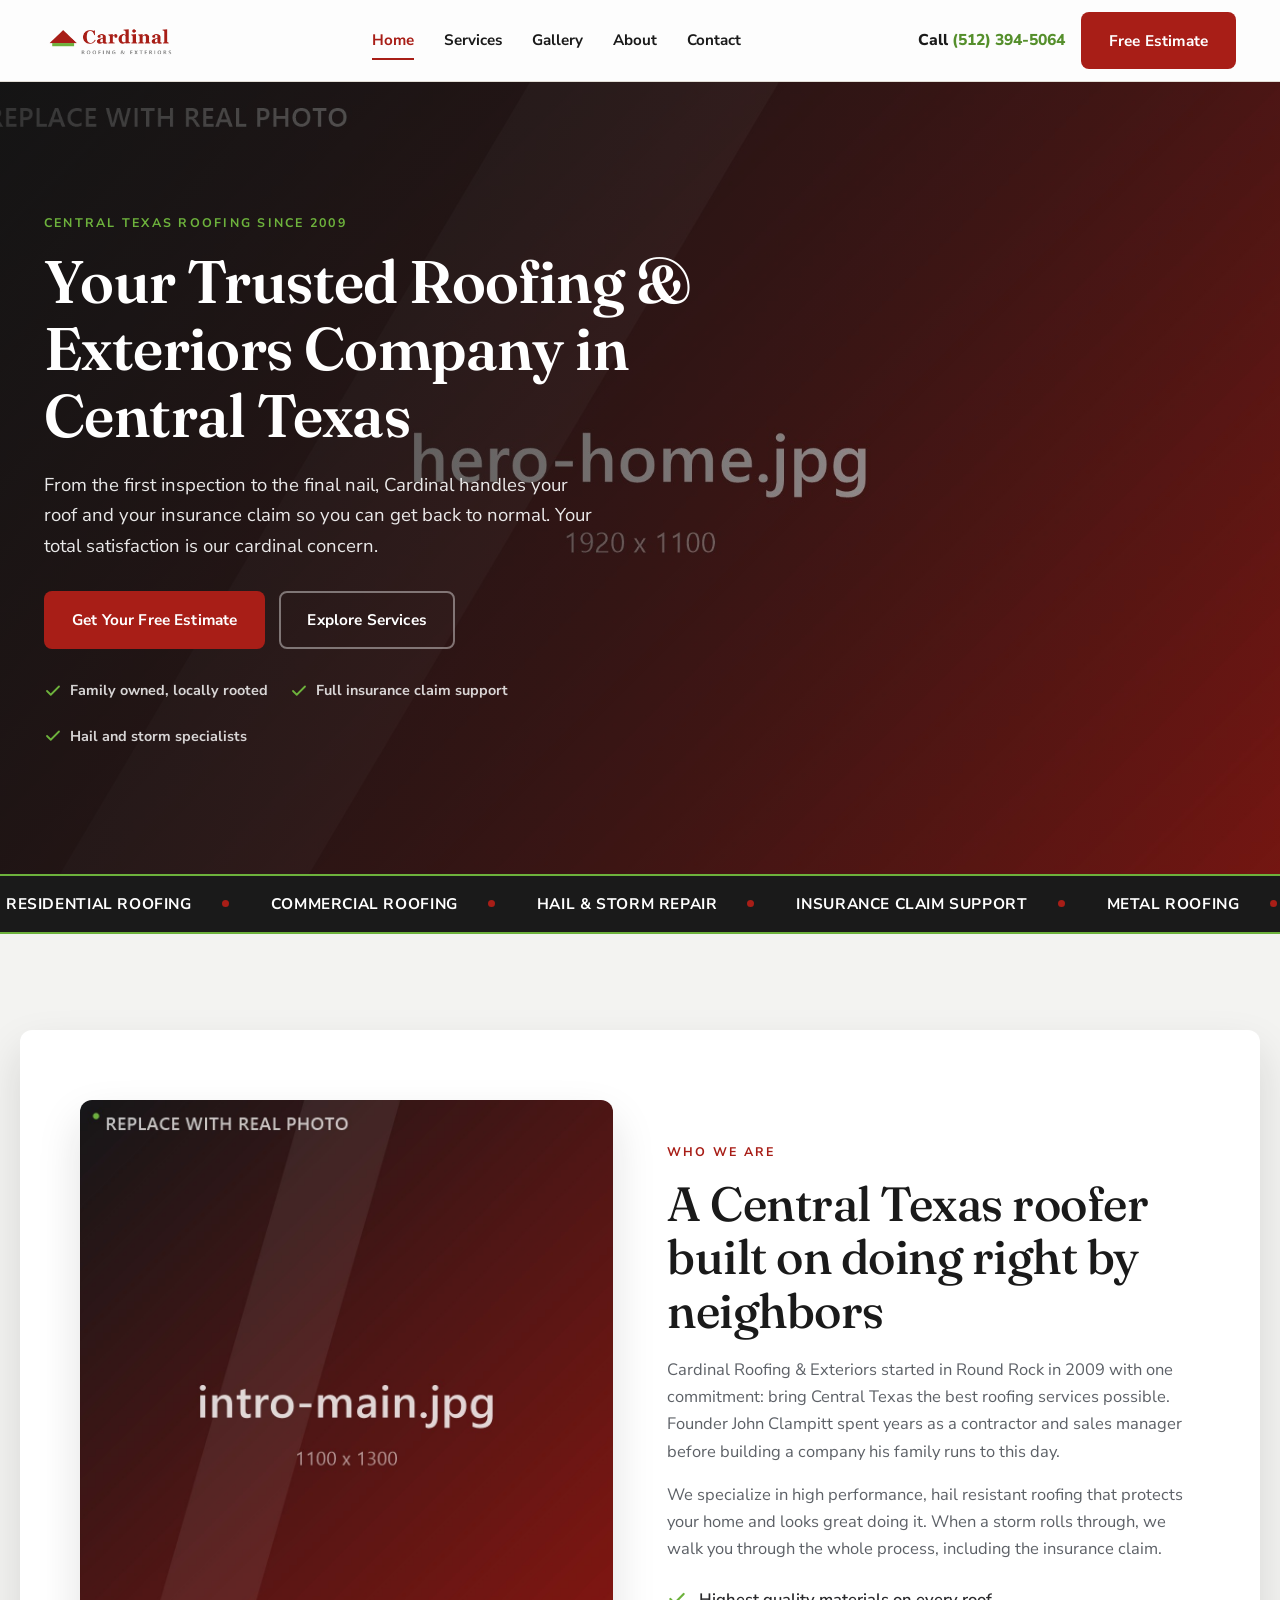
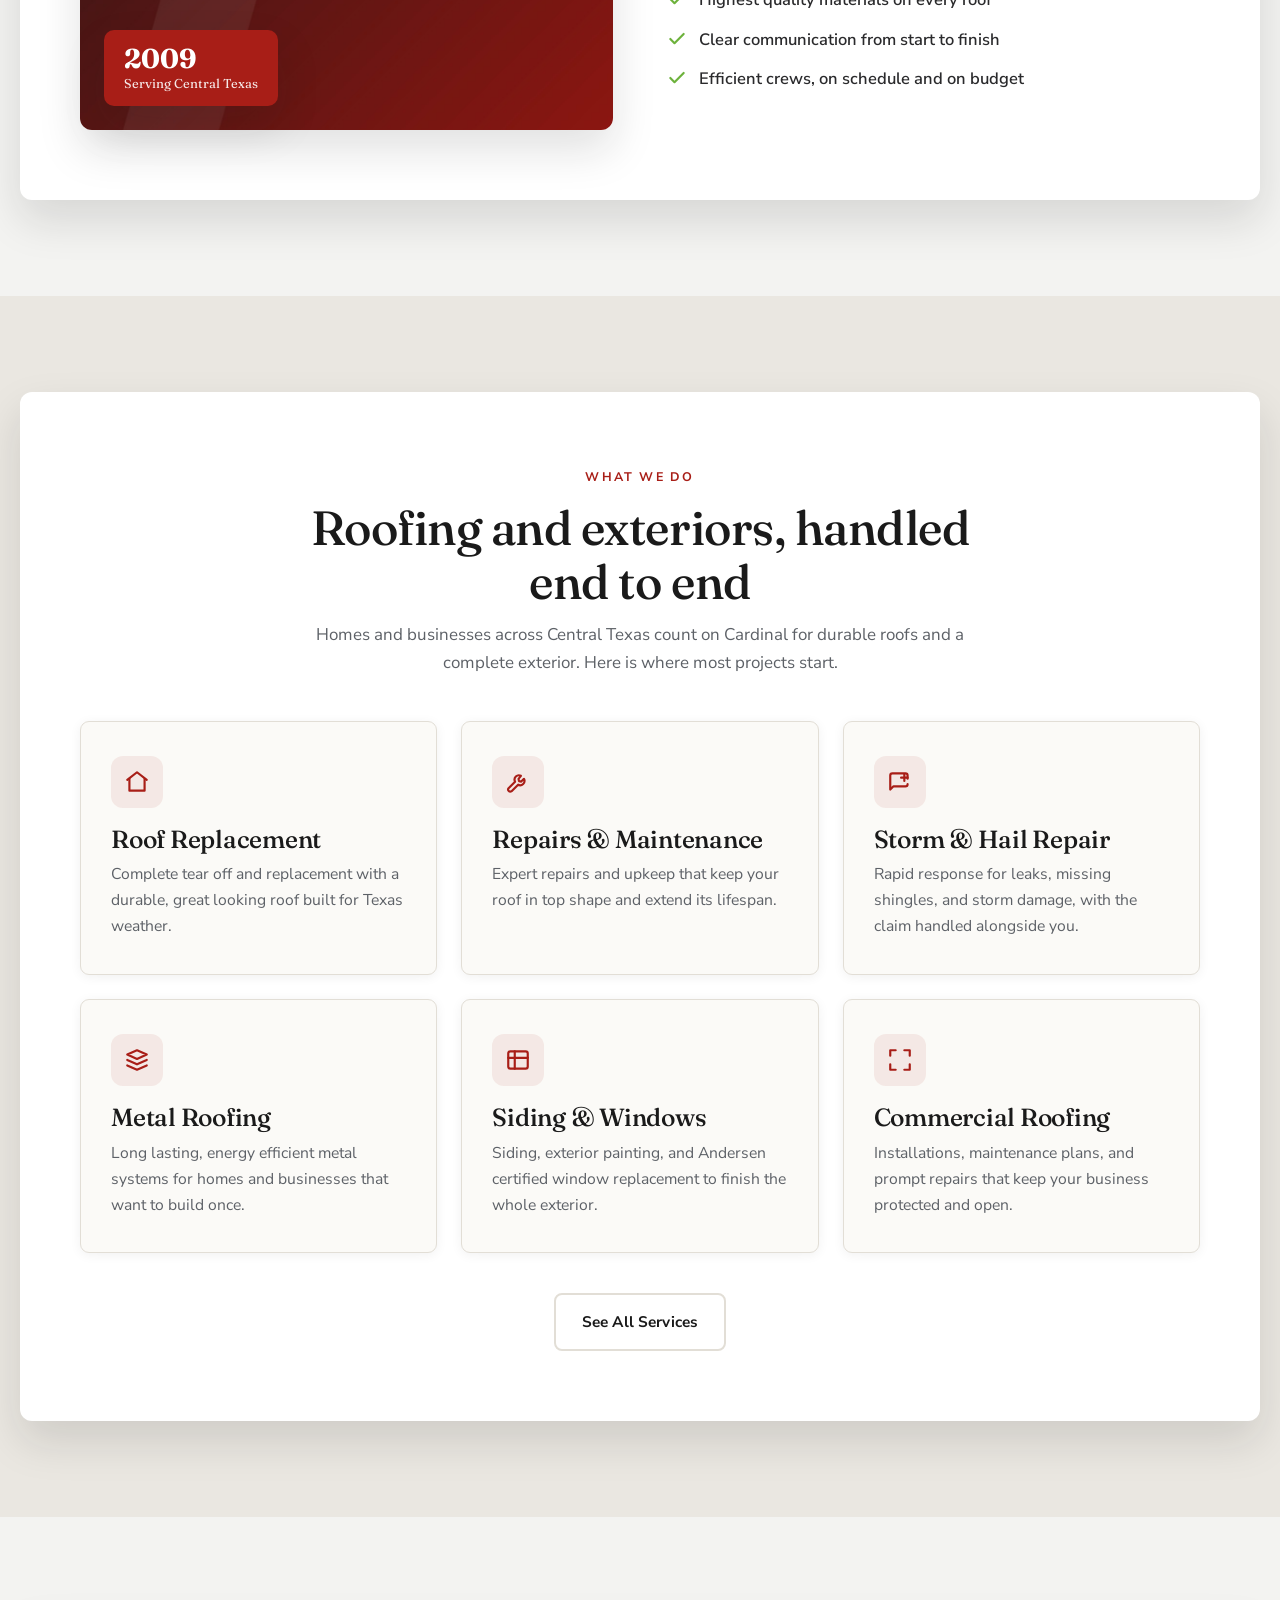
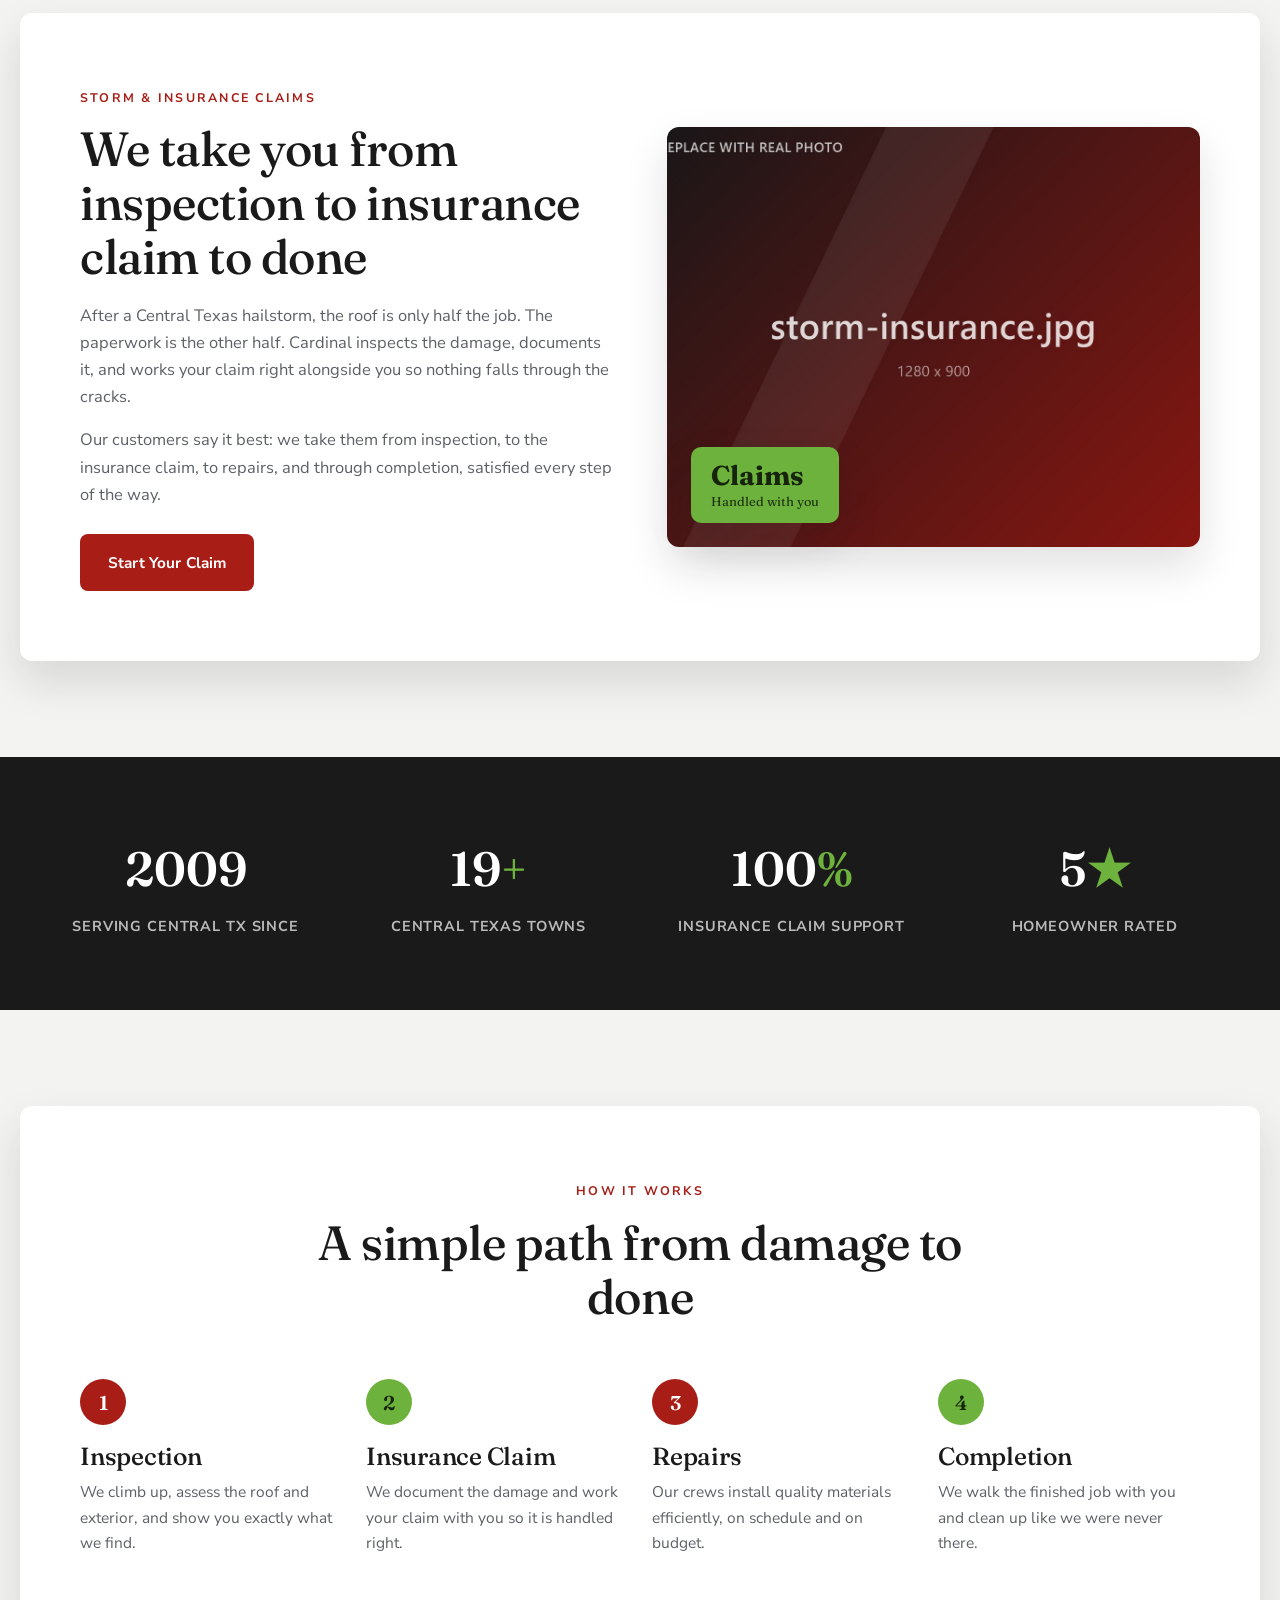
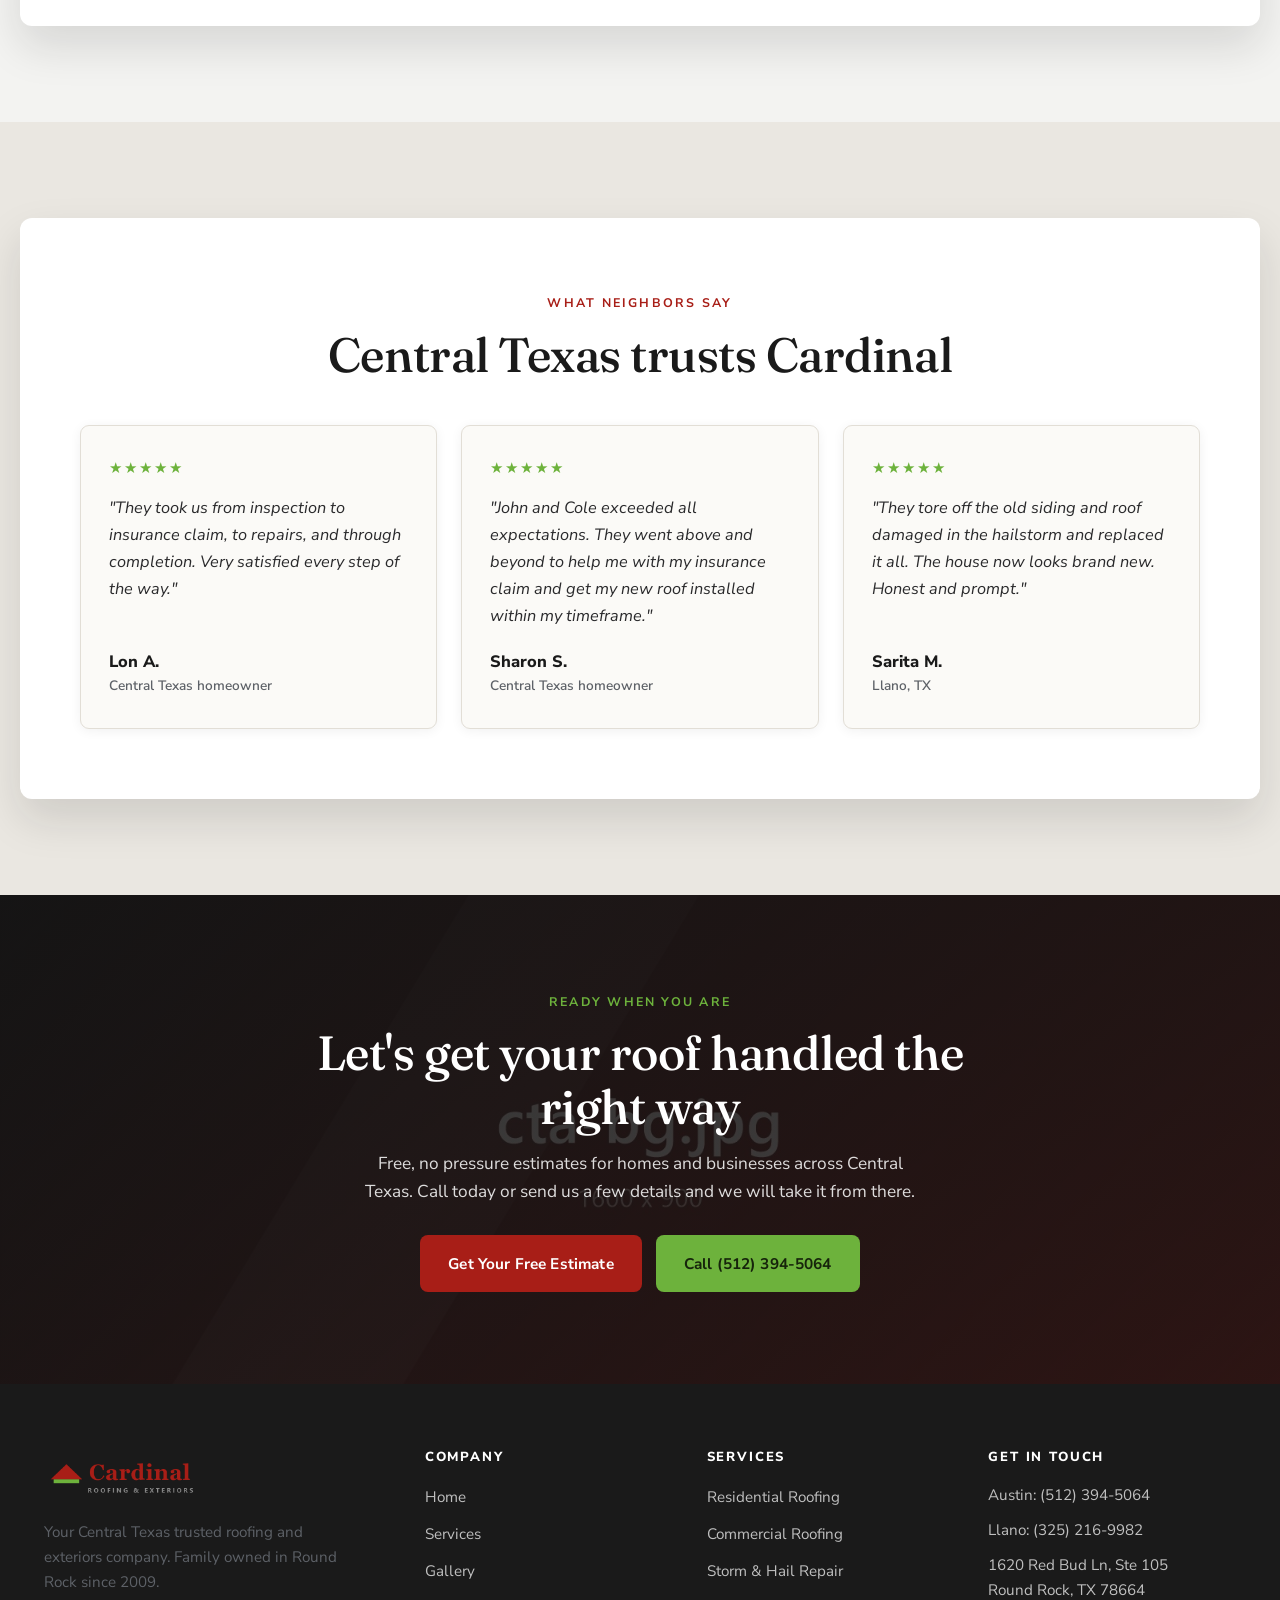
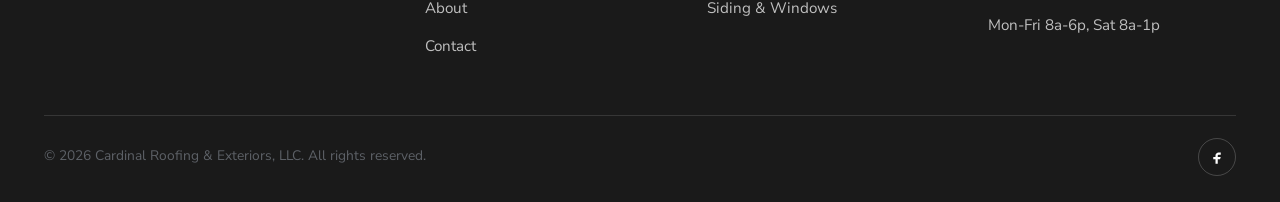
==== index.html @ 5d668642 "Cardinal Roofing & Exteriors demo site (OTM build, placeholder assets) Co-Authored-By: Claude Opus 4" ====
<!DOCTYPE html>
<html lang="en">
<head>
  <meta charset="UTF-8" />
  <meta name="viewport" content="width=device-width, initial-scale=1.0" />
  <title>Cardinal Roofing &amp; Exteriors | Trusted Roofers in Central Texas</title>
  <meta name="description" content="Cardinal Roofing & Exteriors is a Round Rock roofing company serving Central Texas since 2009. Residential and commercial roofing, storm and hail repair, and full insurance claim support." />
  <link rel="canonical" href="https://www.cardinalroofs.com/" />
  <meta property="og:type" content="website" />
  <meta property="og:title" content="Cardinal Roofing & Exteriors | Trusted Roofers in Central Texas" />
  <meta property="og:description" content="Residential and commercial roofing, storm and hail repair, and full insurance claim support across Central Texas since 2009." />
  <meta property="og:image" content="assets/og-image.jpg" />
  <link rel="icon" type="image/png" href="assets/favicon.png" />
  <link rel="preconnect" href="https://fonts.googleapis.com" />
  <link rel="preconnect" href="https://fonts.gstatic.com" crossorigin />
  <link href="https://fonts.googleapis.com/css2?family=Fraunces:opsz,wght@9..144,400;9..144,500;9..144,600&family=Nunito+Sans:wght@400;600;700;800&display=swap" rel="stylesheet" />
  <link rel="stylesheet" href="styles.css" />
  <script type="application/ld+json">
  {
    "@context": "https://schema.org",
    "@type": "RoofingContractor",
    "name": "Cardinal Roofing & Exteriors, LLC",
    "image": "https://www.cardinalroofs.com/assets/og-image.jpg",
    "url": "https://www.cardinalroofs.com/",
    "telephone": "+1-512-394-5064",
    "priceRange": "$$",
    "foundingDate": "2009",
    "slogan": "Your Total Satisfaction is Our Cardinal Concern!",
    "address": {
      "@type": "PostalAddress",
      "streetAddress": "1620 Red Bud Ln, Ste 105",
      "addressLocality": "Round Rock",
      "addressRegion": "TX",
      "postalCode": "78664",
      "addressCountry": "US"
    },
    "areaServed": "Central Texas",
    "openingHours": ["Mo-Fr 08:00-18:00", "Sa 08:00-13:00"],
    "sameAs": ["https://www.facebook.com/cardinalroofs/"]
  }
  </script>
</head>
<body data-page="home">

  <!-- NAV -->
  <header class="nav" id="nav">
    <div class="nav-inner">
      <a href="index.html" class="brand" aria-label="Cardinal Roofing and Exteriors home">
        <img src="assets/logo.png" alt="Cardinal Roofing & Exteriors" />
      </a>
      <nav class="nav-links" aria-label="Primary">
        <a href="index.html" data-nav="home">Home</a>
        <a href="services.html" data-nav="services">Services</a>
        <a href="gallery.html" data-nav="gallery">Gallery</a>
        <a href="about.html" data-nav="about">About</a>
        <a href="contact.html" data-nav="contact">Contact</a>
      </nav>
      <div class="nav-cta">
        <span class="nav-phone">Call <span>(512) 394-5064</span></span>
        <a href="contact.html" class="btn btn-primary">Free Estimate</a>
      </div>
      <button class="hamburger" aria-label="Menu" aria-expanded="false"><span></span><span></span><span></span></button>
    </div>
  </header>

  <!-- HERO -->
  <section class="hero" style="background-image:url('assets/hero-home.jpg')">
    <div class="container">
      <div class="hero-content">
        <span class="eyebrow">Central Texas Roofing Since 2009</span>
        <h1>Your Trusted Roofing &amp; Exteriors Company in Central Texas</h1>
        <p>From the first inspection to the final nail, Cardinal handles your roof and your insurance claim so you can get back to normal. Your total satisfaction is our cardinal concern.</p>
        <div class="hero-actions">
          <a href="contact.html" class="btn btn-primary">Get Your Free Estimate</a>
          <a href="services.html" class="btn btn-ghost-light">Explore Services</a>
        </div>
        <div class="hero-trust">
          <span><svg width="18" height="18" viewBox="0 0 24 24" fill="none" stroke="currentColor" stroke-width="2.4" stroke-linecap="round" stroke-linejoin="round"><path d="M20 6 9 17l-5-5"/></svg> Family owned, locally rooted</span>
          <span><svg width="18" height="18" viewBox="0 0 24 24" fill="none" stroke="currentColor" stroke-width="2.4" stroke-linecap="round" stroke-linejoin="round"><path d="M20 6 9 17l-5-5"/></svg> Full insurance claim support</span>
          <span><svg width="18" height="18" viewBox="0 0 24 24" fill="none" stroke="currentColor" stroke-width="2.4" stroke-linecap="round" stroke-linejoin="round"><path d="M20 6 9 17l-5-5"/></svg> Hail and storm specialists</span>
        </div>
      </div>
    </div>
  </section>

  <!-- MARQUEE -->
  <div class="marquee" aria-hidden="true">
    <div class="marquee-track">
      <span class="marquee-item">Residential Roofing</span>
      <span class="marquee-item">Commercial Roofing</span>
      <span class="marquee-item">Hail &amp; Storm Repair</span>
      <span class="marquee-item">Insurance Claim Support</span>
      <span class="marquee-item">Metal Roofing</span>
      <span class="marquee-item">Siding &amp; Windows</span>
      <span class="marquee-item">Serving Central Texas</span>
      <span class="marquee-item">Residential Roofing</span>
      <span class="marquee-item">Commercial Roofing</span>
      <span class="marquee-item">Hail &amp; Storm Repair</span>
      <span class="marquee-item">Insurance Claim Support</span>
      <span class="marquee-item">Metal Roofing</span>
      <span class="marquee-item">Siding &amp; Windows</span>
      <span class="marquee-item">Serving Central Texas</span>
    </div>
  </div>

  <!-- INTRO -->
  <section class="section card-section">
    <div class="container">
      <div class="split reveal">
        <div class="split-media">
          <img src="assets/intro-main.jpg" alt="Cardinal Roofing crew installing a new residential roof" />
          <div class="media-badge"><strong>2009</strong><span>Serving Central Texas</span></div>
        </div>
        <div class="split-body">
          <span class="eyebrow">Who We Are</span>
          <h2>A Central Texas roofer built on doing right by neighbors</h2>
          <p>Cardinal Roofing &amp; Exteriors started in Round Rock in 2009 with one commitment: bring Central Texas the best roofing services possible. Founder John Clampitt spent years as a contractor and sales manager before building a company his family runs to this day.</p>
          <p>We specialize in high performance, hail resistant roofing that protects your home and looks great doing it. When a storm rolls through, we walk you through the whole process, including the insurance claim.</p>
          <ul class="checklist">
            <li><svg width="20" height="20" viewBox="0 0 24 24" fill="none" stroke="currentColor" stroke-width="2.6" stroke-linecap="round" stroke-linejoin="round"><path d="M20 6 9 17l-5-5"/></svg> Highest quality materials on every roof</li>
            <li><svg width="20" height="20" viewBox="0 0 24 24" fill="none" stroke="currentColor" stroke-width="2.6" stroke-linecap="round" stroke-linejoin="round"><path d="M20 6 9 17l-5-5"/></svg> Clear communication from start to finish</li>
            <li><svg width="20" height="20" viewBox="0 0 24 24" fill="none" stroke="currentColor" stroke-width="2.6" stroke-linecap="round" stroke-linejoin="round"><path d="M20 6 9 17l-5-5"/></svg> Efficient crews, on schedule and on budget</li>
          </ul>
        </div>
      </div>
    </div>
  </section>

  <!-- SERVICES PREVIEW -->
  <section class="section section-soft card-section">
    <div class="container">
      <div class="section-head center reveal">
        <span class="eyebrow">What We Do</span>
        <h2>Roofing and exteriors, handled end to end</h2>
        <p>Homes and businesses across Central Texas count on Cardinal for durable roofs and a complete exterior. Here is where most projects start.</p>
      </div>
      <div class="grid grid-3">
        <article class="tile reveal">
          <div class="tile-icon"><svg width="26" height="26" viewBox="0 0 24 24" fill="none" stroke="currentColor" stroke-width="2" stroke-linecap="round" stroke-linejoin="round"><path d="m3 10 9-7 9 7"/><path d="M5 9v11h14V9"/></svg></div>
          <h3>Roof Replacement</h3>
          <p>Complete tear off and replacement with a durable, great looking roof built for Texas weather.</p>
        </article>
        <article class="tile reveal">
          <div class="tile-icon"><svg width="26" height="26" viewBox="0 0 24 24" fill="none" stroke="currentColor" stroke-width="2" stroke-linecap="round" stroke-linejoin="round"><path d="M14.7 6.3a4 4 0 0 0-5.4 5.4l-6 6a2 2 0 0 0 2.8 2.8l6-6a4 4 0 0 0 5.4-5.4l-2.5 2.5-2.1-.4-.4-2.1z"/></svg></div>
          <h3>Repairs &amp; Maintenance</h3>
          <p>Expert repairs and upkeep that keep your roof in top shape and extend its lifespan.</p>
        </article>
        <article class="tile reveal">
          <div class="tile-icon"><svg width="26" height="26" viewBox="0 0 24 24" fill="none" stroke="currentColor" stroke-width="2" stroke-linecap="round" stroke-linejoin="round"><path d="M19 9V6a2 2 0 0 0-2-2H5a2 2 0 0 0-2 2v13l3-3h11a2 2 0 0 0 2-2"/><path d="M13 8h6"/><path d="M16 5v6"/></svg></div>
          <h3>Storm &amp; Hail Repair</h3>
          <p>Rapid response for leaks, missing shingles, and storm damage, with the claim handled alongside you.</p>
        </article>
        <article class="tile reveal">
          <div class="tile-icon"><svg width="26" height="26" viewBox="0 0 24 24" fill="none" stroke="currentColor" stroke-width="2" stroke-linecap="round" stroke-linejoin="round"><path d="m3 7 9-4 9 4-9 4-9-4z"/><path d="m3 12 9 4 9-4"/><path d="m3 17 9 4 9-4"/></svg></div>
          <h3>Metal Roofing</h3>
          <p>Long lasting, energy efficient metal systems for homes and businesses that want to build once.</p>
        </article>
        <article class="tile reveal">
          <div class="tile-icon"><svg width="26" height="26" viewBox="0 0 24 24" fill="none" stroke="currentColor" stroke-width="2" stroke-linecap="round" stroke-linejoin="round"><rect x="3" y="4" width="18" height="16" rx="2"/><path d="M3 10h18M9 4v16"/></svg></div>
          <h3>Siding &amp; Windows</h3>
          <p>Siding, exterior painting, and Andersen certified window replacement to finish the whole exterior.</p>
        </article>
        <article class="tile reveal">
          <div class="tile-icon"><svg width="26" height="26" viewBox="0 0 24 24" fill="none" stroke="currentColor" stroke-width="2" stroke-linecap="round" stroke-linejoin="round"><path d="M16 3h5v5"/><path d="M8 3H3v5"/><path d="M3 16v5h5"/><path d="M16 21h5v-5"/></svg></div>
          <h3>Commercial Roofing</h3>
          <p>Installations, maintenance plans, and prompt repairs that keep your business protected and open.</p>
        </article>
      </div>
      <div class="section-head center" style="margin: 40px auto 0;">
        <a href="services.html" class="btn btn-outline">See All Services</a>
      </div>
    </div>
  </section>

  <!-- STORM / INSURANCE FEATURE -->
  <section class="section card-section">
    <div class="container">
      <div class="split reverse reveal">
        <div class="split-media">
          <img src="assets/storm-insurance.jpg" alt="Roof with hail damage being inspected for an insurance claim" />
          <div class="media-badge" style="background:var(--green);color:#16240b;"><strong>Claims</strong><span>Handled with you</span></div>
        </div>
        <div class="split-body">
          <span class="eyebrow">Storm &amp; Insurance Claims</span>
          <h2>We take you from inspection to insurance claim to done</h2>
          <p>After a Central Texas hailstorm, the roof is only half the job. The paperwork is the other half. Cardinal inspects the damage, documents it, and works your claim right alongside you so nothing falls through the cracks.</p>
          <p>Our customers say it best: we take them from inspection, to the insurance claim, to repairs, and through completion, satisfied every step of the way.</p>
          <div class="hero-actions" style="margin-top:26px;">
            <a href="contact.html" class="btn btn-primary">Start Your Claim</a>
          </div>
        </div>
      </div>
    </div>
  </section>

  <!-- STATS -->
  <section class="stats">
    <div class="container">
      <div class="grid grid-4">
        <div class="stat reveal"><strong>2009</strong><span>Serving Central TX Since</span></div>
        <div class="stat reveal"><strong>19<em>+</em></strong><span>Central Texas Towns</span></div>
        <div class="stat reveal"><strong>100<em>%</em></strong><span>Insurance Claim Support</span></div>
        <div class="stat reveal"><strong>5<em>&#9733;</em></strong><span>Homeowner Rated</span></div>
      </div>
    </div>
  </section>

  <!-- PROCESS -->
  <section class="section card-section">
    <div class="container">
      <div class="section-head center reveal">
        <span class="eyebrow">How It Works</span>
        <h2>A simple path from damage to done</h2>
      </div>
      <div class="grid grid-4 steps">
        <div class="step reveal"><div class="step-num">1</div><h3>Inspection</h3><p>We climb up, assess the roof and exterior, and show you exactly what we find.</p></div>
        <div class="step reveal"><div class="step-num">2</div><h3>Insurance Claim</h3><p>We document the damage and work your claim with you so it is handled right.</p></div>
        <div class="step reveal"><div class="step-num">3</div><h3>Repairs</h3><p>Our crews install quality materials efficiently, on schedule and on budget.</p></div>
        <div class="step reveal"><div class="step-num">4</div><h3>Completion</h3><p>We walk the finished job with you and clean up like we were never there.</p></div>
      </div>
    </div>
  </section>

  <!-- TESTIMONIALS -->
  <section class="section section-soft card-section">
    <div class="container">
      <div class="section-head center reveal">
        <span class="eyebrow">What Neighbors Say</span>
        <h2>Central Texas trusts Cardinal</h2>
      </div>
      <div class="grid grid-3">
        <figure class="quote reveal">
          <div class="stars">&#9733;&#9733;&#9733;&#9733;&#9733;</div>
          <p>"They took us from inspection to insurance claim, to repairs, and through completion. Very satisfied every step of the way."</p>
          <figcaption class="who">Lon A.<span>Central Texas homeowner</span></figcaption>
        </figure>
        <figure class="quote reveal">
          <div class="stars">&#9733;&#9733;&#9733;&#9733;&#9733;</div>
          <p>"John and Cole exceeded all expectations. They went above and beyond to help me with my insurance claim and get my new roof installed within my timeframe."</p>
          <figcaption class="who">Sharon S.<span>Central Texas homeowner</span></figcaption>
        </figure>
        <figure class="quote reveal">
          <div class="stars">&#9733;&#9733;&#9733;&#9733;&#9733;</div>
          <p>"They tore off the old siding and roof damaged in the hailstorm and replaced it all. The house now looks brand new. Honest and prompt."</p>
          <figcaption class="who">Sarita M.<span>Llano, TX</span></figcaption>
        </figure>
      </div>
    </div>
  </section>

  <!-- CTA -->
  <section class="cta-strip" style="background-image:url('assets/cta-bg.jpg')">
    <div class="container">
      <span class="eyebrow on-dark">Ready When You Are</span>
      <h2>Let's get your roof handled the right way</h2>
      <p>Free, no pressure estimates for homes and businesses across Central Texas. Call today or send us a few details and we will take it from there.</p>
      <div class="cta-actions">
        <a href="contact.html" class="btn btn-primary">Get Your Free Estimate</a>
        <a href="tel:+15123945064" class="btn btn-green">Call (512) 394-5064</a>
      </div>
    </div>
  </section>

  <!-- FOOTER -->
  <footer class="footer">
    <div class="container">
      <div class="footer-grid">
        <div class="footer-brand">
          <img src="assets/logo.png" alt="Cardinal Roofing & Exteriors" />
          <p>Your Central Texas trusted roofing and exteriors company. Family owned in Round Rock since 2009.</p>
        </div>
        <div>
          <h4>Company</h4>
          <ul>
            <li><a href="index.html">Home</a></li>
            <li><a href="services.html">Services</a></li>
            <li><a href="gallery.html">Gallery</a></li>
            <li><a href="about.html">About</a></li>
            <li><a href="contact.html">Contact</a></li>
          </ul>
        </div>
        <div>
          <h4>Services</h4>
          <ul>
            <li><a href="services.html">Residential Roofing</a></li>
            <li><a href="services.html">Commercial Roofing</a></li>
            <li><a href="services.html">Storm &amp; Hail Repair</a></li>
            <li><a href="services.html">Siding &amp; Windows</a></li>
          </ul>
        </div>
        <div>
          <h4>Get In Touch</h4>
          <address>
            <p><a href="tel:+15123945064">Austin: (512) 394-5064</a></p>
            <p><a href="tel:+13252169982">Llano: (325) 216-9982</a></p>
            <p>1620 Red Bud Ln, Ste 105<br />Round Rock, TX 78664</p>
            <p>Mon-Fri 8a-6p, Sat 8a-1p</p>
          </address>
        </div>
      </div>
      <div class="footer-bottom">
        <p>&copy; 2026 Cardinal Roofing &amp; Exteriors, LLC. All rights reserved.</p>
        <div class="socials">
          <a href="https://www.facebook.com/cardinalroofs/" aria-label="Facebook" target="_blank" rel="noopener"><svg width="18" height="18" viewBox="0 0 24 24" fill="currentColor"><path d="M14 9h3V6h-3c-2.2 0-4 1.8-4 4v2H7v3h3v6h3v-6h3l1-3h-4v-2c0-.6.4-1 1-1z"/></svg></a>
        </div>
      </div>
    </div>
  </footer>

  <script src="script.js"></script>
</body>
</html>
---- styles.css ----
/* ==========================================================================
   Cardinal Roofing & Exteriors, LLC
   OTM Web Design build. Light/warm variant, brand palette (cardinal red +
   leaf green + black). Single stylesheet, vanilla CSS.
   ========================================================================== */

:root {
  /* Brand */
  --red: #a81e17;
  --red-deep: #8c1611;
  --green: #6db23c;
  --green-deep: #558f2c;

  /* Neutrals */
  --ink: #1a1a1a;          /* near-black anchor (hero, footer, CTA, stats) */
  --ink-soft: #24262a;
  --bg: #f3f3f1;           /* page background */
  --bg-soft: #eae7e1;      /* alternating section tone */
  --card: #ffffff;         /* section card */
  --sub: #fbfaf7;          /* sub-card (ivory) */
  --text: #2a2a2c;
  --muted: #5d6167;
  --line: #e2ded6;

  /* Effects */
  --shadow-soft: 0 2px 12px rgba(20, 20, 20, 0.06);
  --shadow-lift: 0 20px 44px rgba(20, 20, 20, 0.13);
  --radius: 12px;
  --radius-sm: 9px;
  --container: 1240px;
  --ease: cubic-bezier(0.22, 0.61, 0.36, 1);
}

/* ----------------------------------------------------------------- Reset */
*, *::before, *::after { box-sizing: border-box; }
* { margin: 0; padding: 0; }
html { scroll-behavior: smooth; -webkit-text-size-adjust: 100%; }
body {
  font-family: "Nunito Sans", -apple-system, BlinkMacSystemFont, sans-serif;
  font-size: 16.5px;
  line-height: 1.65;
  color: var(--text);
  background: var(--bg);
  overflow-x: hidden;
}
img { max-width: 100%; display: block; }
a { color: inherit; text-decoration: none; }
ul { list-style: none; }

/* --------------------------------------------------------------- Typography */
h1, h2, h3, h4 {
  font-family: "Fraunces", Georgia, serif;
  font-weight: 500;
  line-height: 1.12;
  color: var(--ink);
  letter-spacing: -0.01em;
}
h1 { font-size: clamp(2.2rem, 5vw, 3.75rem); font-weight: 600; }
h2 { font-size: clamp(1.9rem, 3.8vw, 3rem); }
h3 { font-size: clamp(1.25rem, 2vw, 1.55rem); }
p { color: var(--muted); }

.eyebrow {
  display: inline-block;
  font-family: "Nunito Sans", sans-serif;
  font-size: 0.78rem;
  font-weight: 700;
  text-transform: uppercase;
  letter-spacing: 0.18em;
  color: var(--red);
  margin-bottom: 14px;
}
.eyebrow.on-dark { color: var(--green); }

/* ------------------------------------------------------------ Layout helpers */
.container { width: 100%; max-width: var(--container); margin: 0 auto; padding: 0 24px; }

.section { padding: 96px 0; }
.section.tight { padding: 72px 0; }
.section-soft { background: var(--bg-soft); }

/* Section card pattern: content sits in a rounded card on the page bg */
.card-section .container {
  background: var(--card);
  border-radius: var(--radius);
  box-shadow: var(--shadow-lift);
  padding: 70px 60px;
}

.section-head { max-width: 720px; margin-bottom: 44px; }
.section-head.center { margin-left: auto; margin-right: auto; text-align: center; }
.section-head p { margin-top: 12px; font-size: 1.06rem; }

/* --------------------------------------------------------------- Buttons */
.btn {
  display: inline-flex;
  align-items: center;
  gap: 9px;
  font-family: "Nunito Sans", sans-serif;
  font-weight: 700;
  font-size: 0.96rem;
  letter-spacing: 0.01em;
  padding: 14px 26px;
  border-radius: 8px;
  border: 2px solid transparent;
  cursor: pointer;
  transition: transform 0.25s var(--ease), box-shadow 0.25s var(--ease),
              background 0.25s var(--ease), color 0.25s var(--ease);
}
.btn-primary { background: var(--red); color: #fff; }
.btn-primary:hover { background: var(--red-deep); transform: translateY(-3px); box-shadow: 0 14px 28px rgba(168, 30, 23, 0.32); }
.btn-green { background: var(--green); color: #16240b; }
.btn-green:hover { background: var(--green-deep); color: #fff; transform: translateY(-3px); box-shadow: 0 14px 28px rgba(109, 178, 60, 0.32); }
.btn-outline { background: transparent; color: var(--ink); border-color: var(--line); }
.btn-outline:hover { border-color: var(--red); color: var(--red); transform: translateY(-3px); }
.btn-ghost-light { background: transparent; color: #fff; border-color: rgba(255,255,255,0.4); }
.btn-ghost-light:hover { background: #fff; color: var(--ink); transform: translateY(-3px); }

/* --------------------------------------------------------------- Nav */
.nav {
  position: sticky; top: 0; z-index: 100;
  background: rgba(255, 255, 255, 0.82);
  backdrop-filter: blur(14px);
  -webkit-backdrop-filter: blur(14px);
  border-bottom: 1px solid var(--line);
}
.nav-inner {
  max-width: var(--container); margin: 0 auto;
  display: flex; align-items: center; justify-content: space-between;
  padding: 12px 24px; gap: 20px;
}
.brand { display: flex; align-items: center; gap: 11px; }
.brand img { height: 46px; width: auto; }
.nav-links { display: flex; align-items: center; gap: 30px; }
.nav-links a {
  font-weight: 700; font-size: 0.95rem; color: var(--ink);
  position: relative; padding: 4px 0; transition: color 0.2s var(--ease);
}
.nav-links a::after {
  content: ""; position: absolute; left: 0; bottom: -3px; height: 2px; width: 0;
  background: var(--red); transition: width 0.25s var(--ease);
}
.nav-links a:hover { color: var(--red); }
.nav-links a:hover::after, .nav-links a.is-active::after { width: 100%; }
.nav-links a.is-active { color: var(--red); }
.nav-cta { display: flex; align-items: center; gap: 16px; }
.nav-phone { font-weight: 800; color: var(--ink); white-space: nowrap; font-size: 0.98rem; }
.nav-phone span { color: var(--green-deep); }
.hamburger { display: none; flex-direction: column; gap: 5px; background: none; border: 0; cursor: pointer; padding: 6px; }
.hamburger span { width: 26px; height: 2.5px; background: var(--ink); border-radius: 2px; transition: 0.3s var(--ease); }
.hamburger.open span:nth-child(1) { transform: translateY(7.5px) rotate(45deg); }
.hamburger.open span:nth-child(2) { opacity: 0; }
.hamburger.open span:nth-child(3) { transform: translateY(-7.5px) rotate(-45deg); }

/* --------------------------------------------------------------- Hero */
.hero {
  position: relative;
  min-height: 88vh;
  display: flex; align-items: center;
  color: #fff;
  background-size: cover; background-position: center;
}
.hero::before {
  content: ""; position: absolute; inset: 0;
  background: linear-gradient(100deg, rgba(20,20,20,0.82) 0%, rgba(20,20,20,0.55) 45%, rgba(20,20,20,0.18) 100%);
}
.hero .container { position: relative; z-index: 2; }
.hero-content { max-width: 660px; }
.hero h1 { color: #fff; margin-bottom: 20px; }
.hero p { color: rgba(255,255,255,0.9); font-size: 1.16rem; max-width: 560px; margin-bottom: 30px; }
.hero .eyebrow { color: var(--green); }
.hero-actions { display: flex; flex-wrap: wrap; gap: 14px; }
.hero-trust { margin-top: 30px; display: flex; flex-wrap: wrap; gap: 22px; font-size: 0.9rem; color: rgba(255,255,255,0.82); }
.hero-trust span { display: inline-flex; align-items: center; gap: 8px; font-weight: 700; }
.hero-trust svg { color: var(--green); flex: none; }

/* Inner page hero (shorter) */
.page-hero { min-height: 46vh; }
.page-hero .hero-content { max-width: 760px; }

/* --------------------------------------------------------------- Marquee */
.marquee {
  background: var(--ink); color: #fff;
  border-top: 2px solid var(--green); border-bottom: 2px solid var(--green);
  overflow: hidden; padding: 15px 0;
}
.marquee-track {
  display: flex; width: max-content;
  animation: scroll 42s linear infinite;
}
.marquee:hover .marquee-track { animation-play-state: paused; }
.marquee-item {
  display: inline-flex; align-items: center;
  font-weight: 700; font-size: 0.96rem; letter-spacing: 0.04em;
  text-transform: uppercase; white-space: nowrap; padding: 0 6px;
}
.marquee-item::after {
  content: ""; display: inline-block; width: 7px; height: 7px;
  background: var(--red); border-radius: 50%; margin: 0 30px;
}
@keyframes scroll { from { transform: translateX(0); } to { transform: translateX(-50%); } }
@media (prefers-reduced-motion: reduce) { .marquee-track { animation: none; } }

/* --------------------------------------------------------------- Intro / feature grid */
.split { display: grid; grid-template-columns: 1fr 1fr; gap: 54px; align-items: center; }
.split.reverse .split-media { order: 2; }
.split-media { position: relative; }
.split-media img {
  width: 100%; height: 100%; object-fit: cover;
  border-radius: var(--radius); box-shadow: var(--shadow-lift);
  min-height: 420px;
}
.media-badge {
  position: absolute; left: 24px; bottom: 24px;
  background: var(--red); color: #fff;
  padding: 14px 20px; border-radius: 10px;
  box-shadow: var(--shadow-lift);
  font-family: "Fraunces", serif; font-weight: 600; line-height: 1.1;
}
.media-badge strong { display: block; font-size: 1.7rem; }
.media-badge span { font-size: 0.8rem; font-weight: 400; opacity: 0.9; }
.split-body h2 { margin-bottom: 18px; }
.split-body p + p { margin-top: 16px; }
.checklist { margin-top: 24px; display: grid; gap: 12px; }
.checklist li { display: flex; align-items: flex-start; gap: 12px; color: var(--text); font-weight: 600; }
.checklist svg { flex: none; color: var(--green); margin-top: 3px; }

/* --------------------------------------------------------------- Service grid */
.grid { display: grid; gap: 24px; }
.grid-3 { grid-template-columns: repeat(3, 1fr); }
.grid-2 { grid-template-columns: repeat(2, 1fr); }
.grid-4 { grid-template-columns: repeat(4, 1fr); }

.tile {
  background: var(--sub);
  border: 1px solid var(--line);
  border-radius: var(--radius-sm);
  padding: 34px 30px;
  box-shadow: var(--shadow-soft);
  transition: transform 0.28s var(--ease), box-shadow 0.28s var(--ease), border-color 0.28s var(--ease);
}
.tile:hover { transform: translateY(-5px); box-shadow: var(--shadow-lift); border-color: var(--green); }
.tile-icon {
  width: 52px; height: 52px; border-radius: 12px;
  display: flex; align-items: center; justify-content: center;
  background: rgba(168, 30, 23, 0.08); color: var(--red);
  margin-bottom: 18px;
}
.tile:hover .tile-icon { background: rgba(109, 178, 60, 0.14); color: var(--green-deep); }
.tile h3 { margin-bottom: 9px; }
.tile p { font-size: 0.98rem; }

.service-group + .service-group { margin-top: 34px; }
.group-label { display: flex; align-items: center; gap: 14px; margin-bottom: 26px; }
.group-label h2 { font-size: clamp(1.5rem, 2.6vw, 2rem); }
.group-label .rule { flex: 1; height: 1px; background: var(--line); }

/* --------------------------------------------------------------- Stats band */
.stats { background: var(--ink); color: #fff; padding: 62px 0; }
.stats .grid-4 { gap: 20px; }
.stat { text-align: center; padding: 10px; }
.stat strong { display: block; font-family: "Fraunces", serif; font-size: clamp(2.2rem, 4vw, 3rem); color: #fff; font-weight: 600; }
.stat strong em { font-style: normal; color: var(--green); }
.stat span { display: block; margin-top: 6px; font-size: 0.9rem; letter-spacing: 0.06em; text-transform: uppercase; color: rgba(255,255,255,0.7); font-weight: 700; }

/* --------------------------------------------------------------- Process */
.steps { counter-reset: step; }
.step { position: relative; padding-top: 12px; }
.step-num {
  width: 46px; height: 46px; border-radius: 50%;
  background: var(--red); color: #fff;
  display: flex; align-items: center; justify-content: center;
  font-family: "Fraunces", serif; font-weight: 600; font-size: 1.25rem;
  margin-bottom: 18px;
}
.step:nth-child(even) .step-num { background: var(--green); color: #16240b; }
.step h3 { margin-bottom: 8px; }
.step p { font-size: 0.97rem; }

/* --------------------------------------------------------------- Testimonials */
.quote {
  background: var(--sub); border: 1px solid var(--line);
  border-radius: var(--radius-sm); padding: 30px 28px;
  box-shadow: var(--shadow-soft); display: flex; flex-direction: column;
}
.quote .stars { color: var(--green); letter-spacing: 2px; margin-bottom: 14px; font-size: 0.95rem; }
.quote p { color: var(--text); font-size: 1.02rem; font-style: italic; margin-bottom: 18px; }
.quote .who { margin-top: auto; font-weight: 800; color: var(--ink); }
.quote .who span { display: block; font-weight: 600; font-size: 0.85rem; color: var(--muted); font-style: normal; }

/* --------------------------------------------------------------- Gallery */
.gallery-grid { display: grid; grid-template-columns: repeat(3, 1fr); gap: 18px; }
.gallery-grid figure { position: relative; border-radius: var(--radius-sm); overflow: hidden; box-shadow: var(--shadow-soft); }
.gallery-grid img { width: 100%; height: 260px; object-fit: cover; transition: transform 0.5s var(--ease); }
.gallery-grid figure:hover img { transform: scale(1.06); }
.gallery-grid figcaption {
  position: absolute; left: 0; right: 0; bottom: 0;
  padding: 24px 18px 14px; color: #fff; font-weight: 700; font-size: 0.92rem;
  background: linear-gradient(transparent, rgba(20,20,20,0.8));
}

/* --------------------------------------------------------------- Service area chips */
.area-chips { display: flex; flex-wrap: wrap; gap: 12px; justify-content: center; }
.area-chips span {
  background: var(--sub); border: 1px solid var(--line); border-radius: 999px;
  padding: 10px 20px; font-weight: 700; color: var(--ink); font-size: 0.94rem;
  transition: transform 0.2s var(--ease), border-color 0.2s var(--ease), color 0.2s var(--ease);
}
.area-chips span:hover { border-color: var(--green); color: var(--green-deep); transform: translateY(-2px); }

/* --------------------------------------------------------------- CTA strip */
.cta-strip {
  position: relative; color: #fff; text-align: center;
  padding: 92px 0; background-size: cover; background-position: center;
}
.cta-strip::before { content: ""; position: absolute; inset: 0; background: linear-gradient(rgba(20,20,20,0.85), rgba(20,20,20,0.78)); }
.cta-strip .container { position: relative; z-index: 2; }
.cta-strip h2 { color: #fff; max-width: 720px; margin: 0 auto 16px; }
.cta-strip p { color: rgba(255,255,255,0.85); max-width: 560px; margin: 0 auto 28px; font-size: 1.08rem; }
.cta-actions { display: flex; gap: 14px; justify-content: center; flex-wrap: wrap; }

/* --------------------------------------------------------------- Contact page */
.contact-grid { display: grid; grid-template-columns: 1.3fr 1fr; gap: 30px; align-items: start; }
.form-card { background: var(--card); border-radius: var(--radius); box-shadow: var(--shadow-lift); padding: 46px 44px; }
.field { margin-bottom: 18px; }
.field label { display: block; font-weight: 700; font-size: 0.9rem; color: var(--ink); margin-bottom: 7px; }
.field input, .field textarea, .field select {
  width: 100%; padding: 13px 15px; font: inherit; color: var(--text);
  background: var(--sub); border: 1px solid var(--line); border-radius: 8px;
  transition: border-color 0.2s var(--ease), box-shadow 0.2s var(--ease);
}
.field input:focus, .field textarea:focus, .field select:focus {
  outline: none; border-color: var(--green); box-shadow: 0 0 0 3px rgba(109,178,60,0.16);
}
.field textarea { min-height: 130px; resize: vertical; }
.form-card .btn { width: 100%; justify-content: center; margin-top: 6px; }

.contact-panel { background: var(--ink); color: #fff; border-radius: var(--radius); padding: 42px 38px; box-shadow: var(--shadow-lift); }
.contact-panel h3 { color: #fff; margin-bottom: 6px; }
.contact-panel > p { color: rgba(255,255,255,0.72); margin-bottom: 26px; }
.contact-item { display: flex; gap: 15px; padding: 16px 0; border-top: 1px solid rgba(255,255,255,0.12); }
.contact-item:first-of-type { border-top: 0; }
.contact-item svg { flex: none; color: var(--green); margin-top: 3px; }
.contact-item .lbl { font-size: 0.78rem; text-transform: uppercase; letter-spacing: 0.1em; color: rgba(255,255,255,0.6); font-weight: 700; }
.contact-item a, .contact-item p { color: #fff; font-weight: 700; }
.contact-item p { font-weight: 600; color: rgba(255,255,255,0.9); }

/* --------------------------------------------------------------- Footer */
.footer { background: var(--ink); color: rgba(255,255,255,0.72); padding: 66px 0 26px; }
.footer-grid { display: grid; grid-template-columns: 1.4fr 1fr 1fr 1fr; gap: 34px; }
.footer h4 { color: #fff; font-family: "Nunito Sans", sans-serif; font-size: 0.82rem; text-transform: uppercase; letter-spacing: 0.14em; margin-bottom: 18px; font-weight: 800; }
.footer-brand img { height: 54px; margin-bottom: 16px; }
.footer-brand p { font-size: 0.95rem; max-width: 300px; }
.footer ul li { margin-bottom: 10px; }
.footer ul a, .footer address a, .footer address { font-style: normal; color: rgba(255,255,255,0.72); font-size: 0.95rem; transition: color 0.2s var(--ease); }
.footer ul a:hover, .footer address a:hover { color: var(--green); }
.footer address p { color: rgba(255,255,255,0.72); margin-bottom: 10px; }
.footer-bottom {
  margin-top: 46px; padding-top: 22px; border-top: 1px solid rgba(255,255,255,0.12);
  display: flex; justify-content: space-between; align-items: center; gap: 16px; flex-wrap: wrap;
  font-size: 0.86rem;
}
.socials { display: flex; gap: 12px; }
.socials a { width: 38px; height: 38px; border-radius: 50%; border: 1px solid rgba(255,255,255,0.2); display: flex; align-items: center; justify-content: center; color: #fff; transition: 0.25s var(--ease); }
.socials a:hover { background: var(--green); border-color: var(--green); color: #16240b; transform: translateY(-3px); }

/* --------------------------------------------------------------- Reveal */
.reveal { opacity: 0; transform: translateY(26px); transition: opacity 0.7s var(--ease), transform 0.7s var(--ease); }
.reveal.in { opacity: 1; transform: none; }

/* --------------------------------------------------------------- Responsive */
@media (max-width: 1100px) {
  .grid-4 { grid-template-columns: repeat(2, 1fr); }
  .footer-grid { grid-template-columns: 1fr 1fr; }
}
@media (max-width: 900px) {
  .nav-links, .nav-phone { display: none; }
  .hamburger { display: flex; }
  .nav.open .nav-links {
    display: flex; flex-direction: column; align-items: flex-start; gap: 4px;
    position: absolute; top: 100%; left: 0; right: 0;
    background: #fff; border-bottom: 1px solid var(--line);
    padding: 16px 24px 24px; box-shadow: var(--shadow-lift);
  }
  .nav.open .nav-links a { width: 100%; padding: 10px 0; border-bottom: 1px solid var(--line); }
  .split { grid-template-columns: 1fr; gap: 34px; }
  .split.reverse .split-media { order: 0; }
  .split-media img { min-height: 320px; }
  .grid-3, .gallery-grid { grid-template-columns: repeat(2, 1fr); }
  .contact-grid { grid-template-columns: 1fr; }
  .card-section .container { padding: 50px 36px; }
}
@media (max-width: 560px) {
  .section { padding: 66px 0; }
  .grid-3, .grid-2, .grid-4, .gallery-grid { grid-template-columns: 1fr; }
  .card-section .container { padding: 36px 22px; }
  .form-card { padding: 32px 24px; }
  .hero { min-height: 82vh; }
  .footer-grid { grid-template-columns: 1fr; }
  .footer-bottom { flex-direction: column; text-align: center; }
}
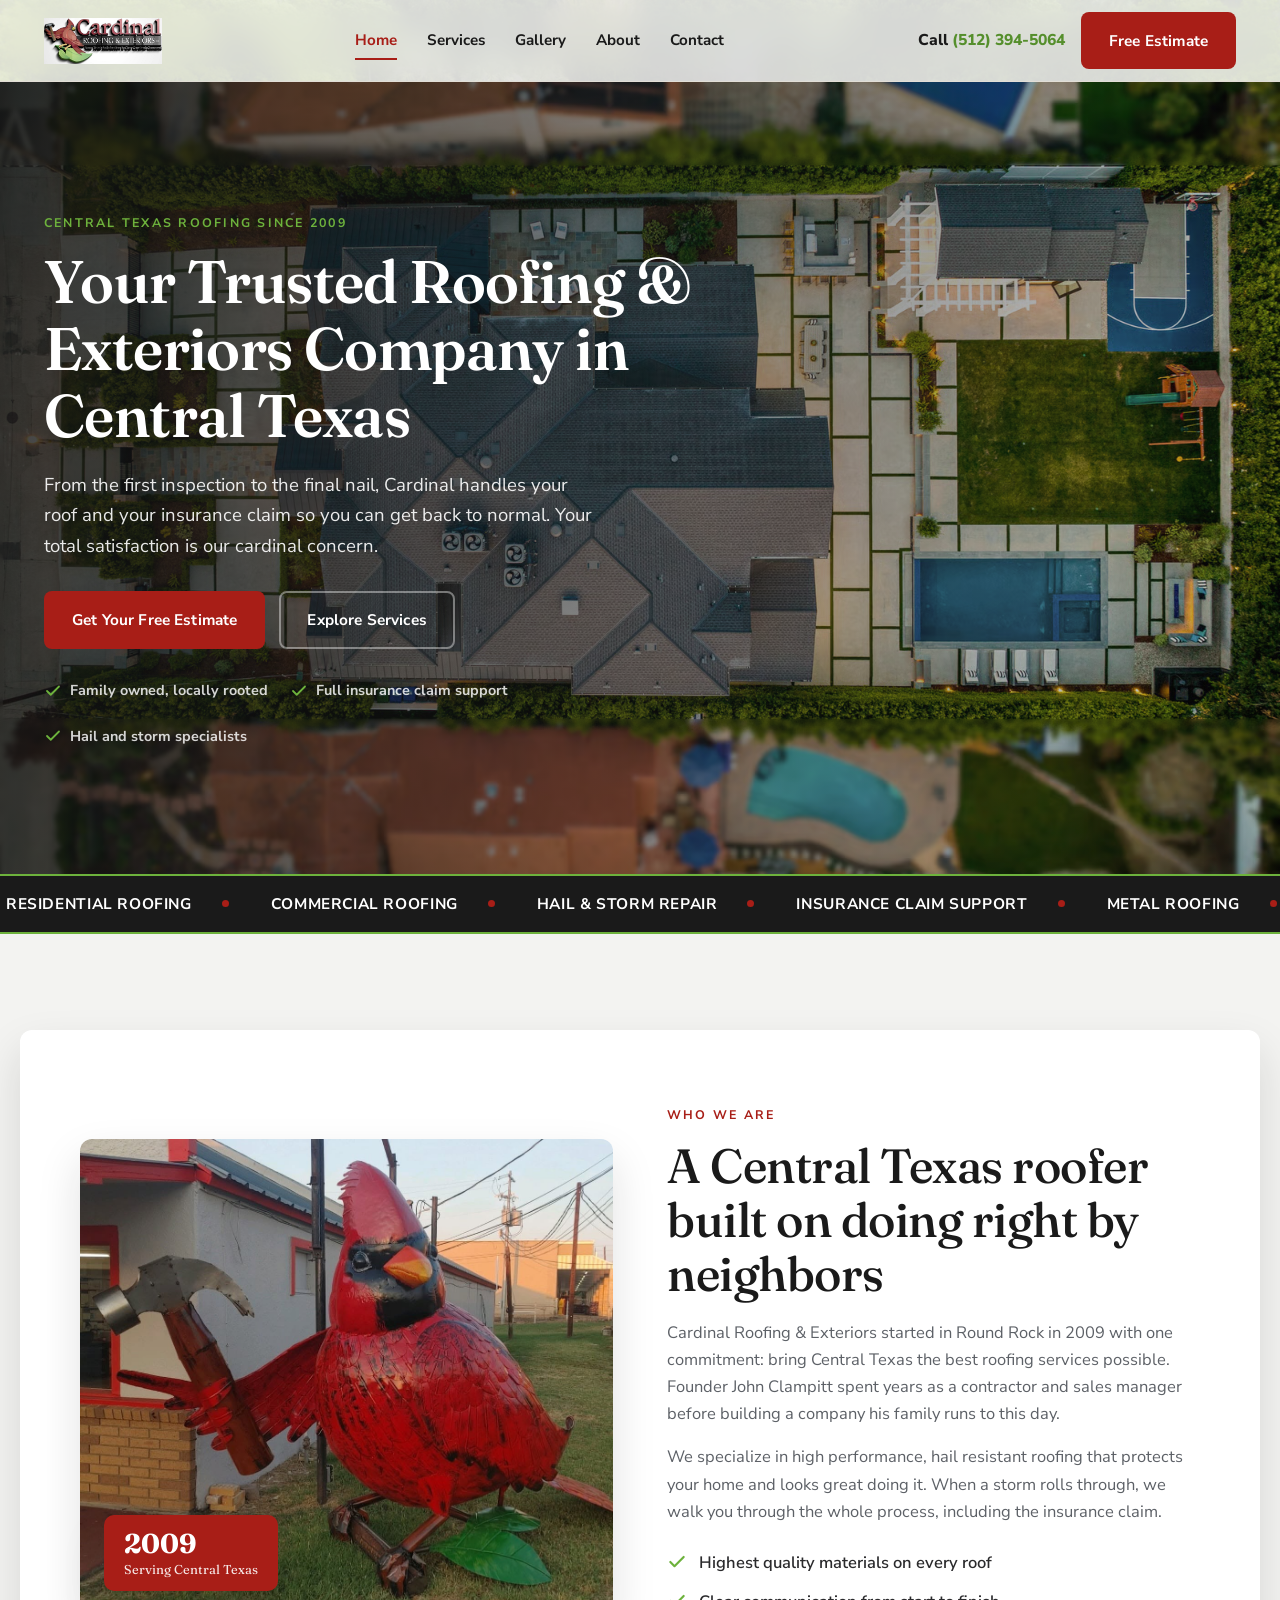
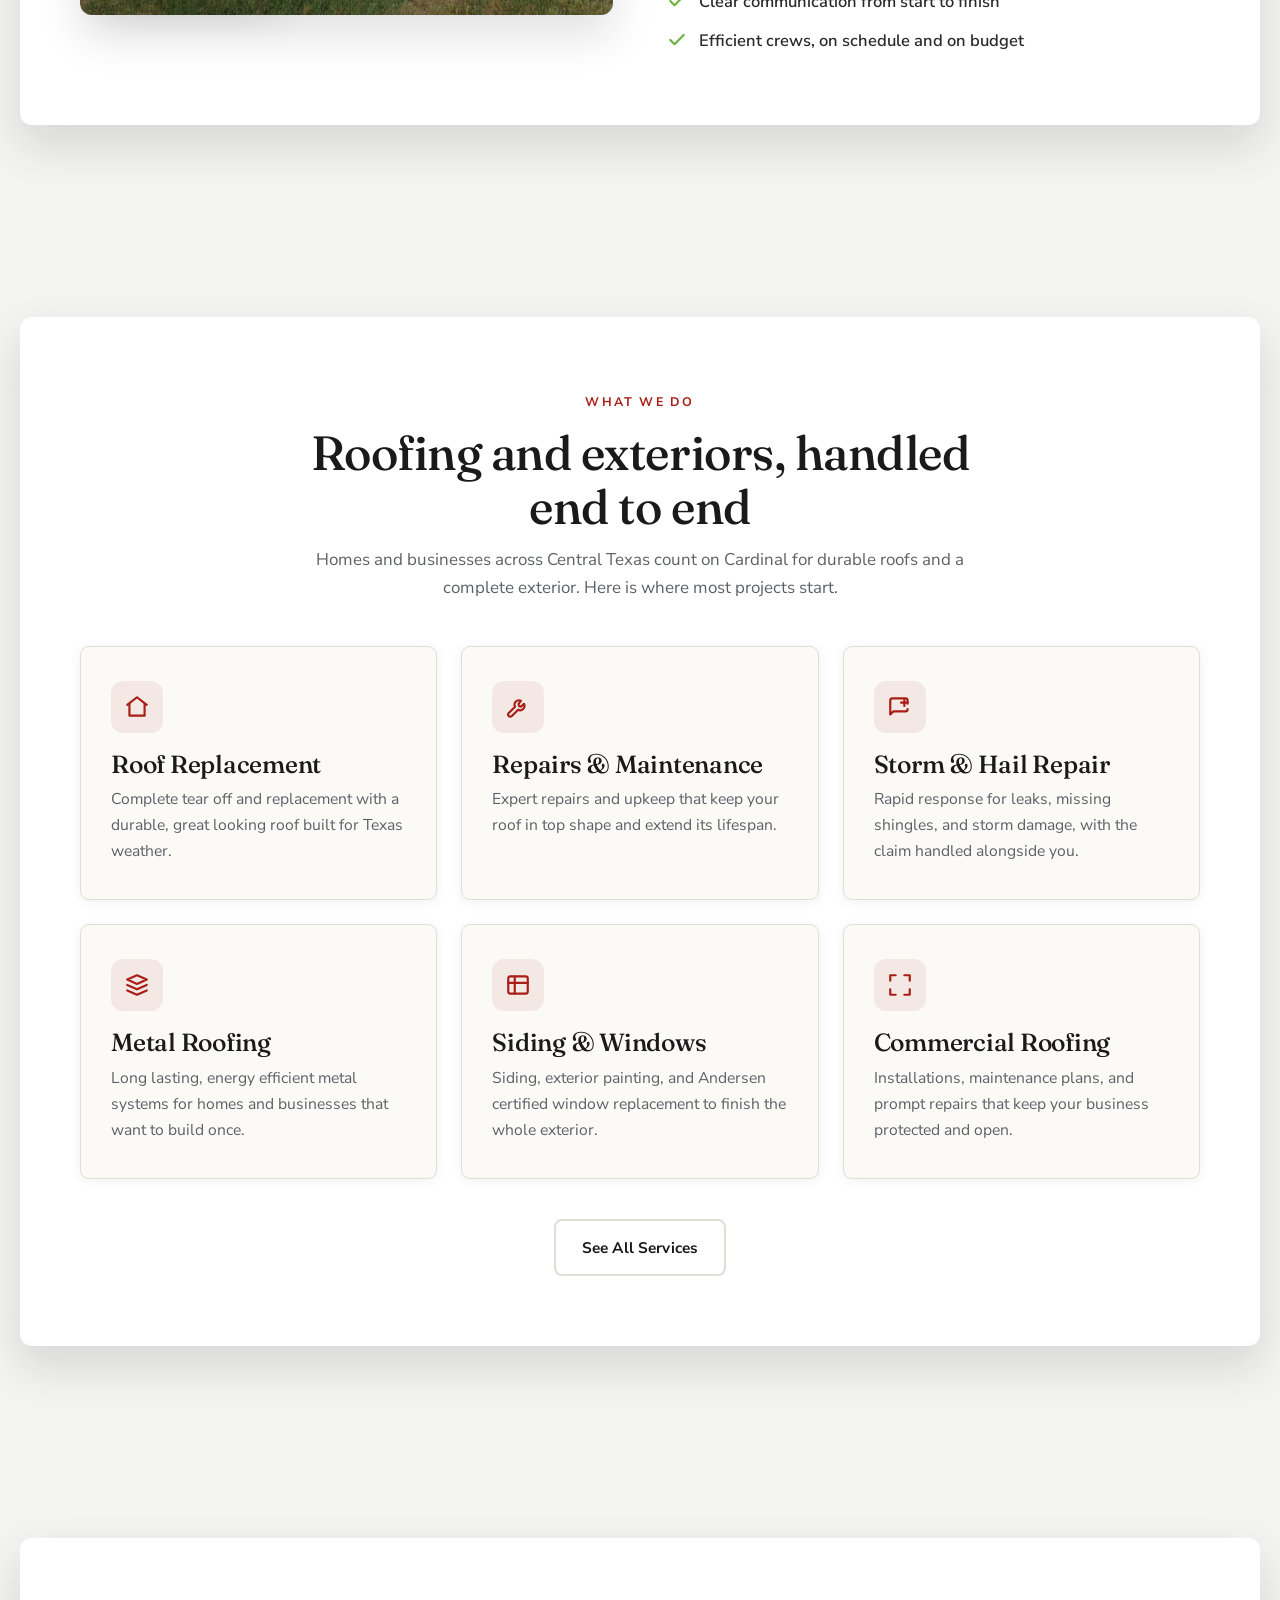
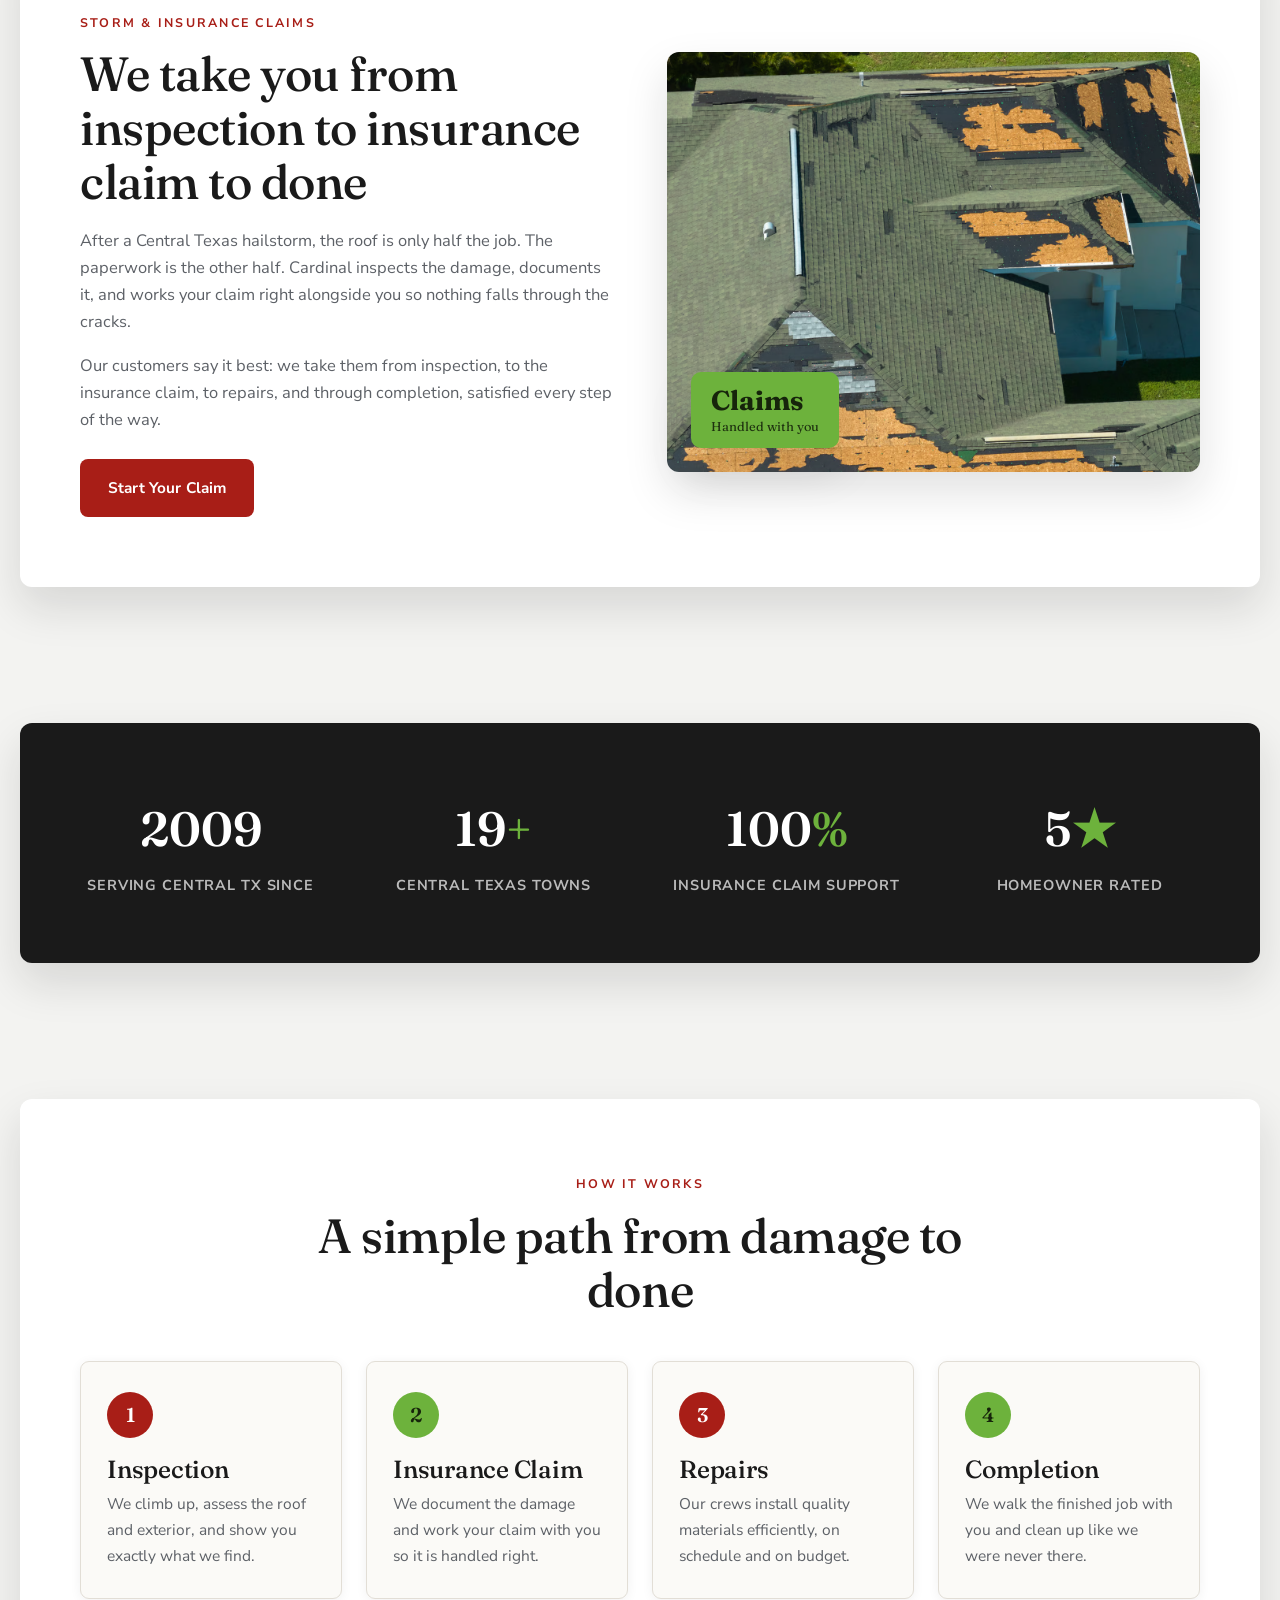
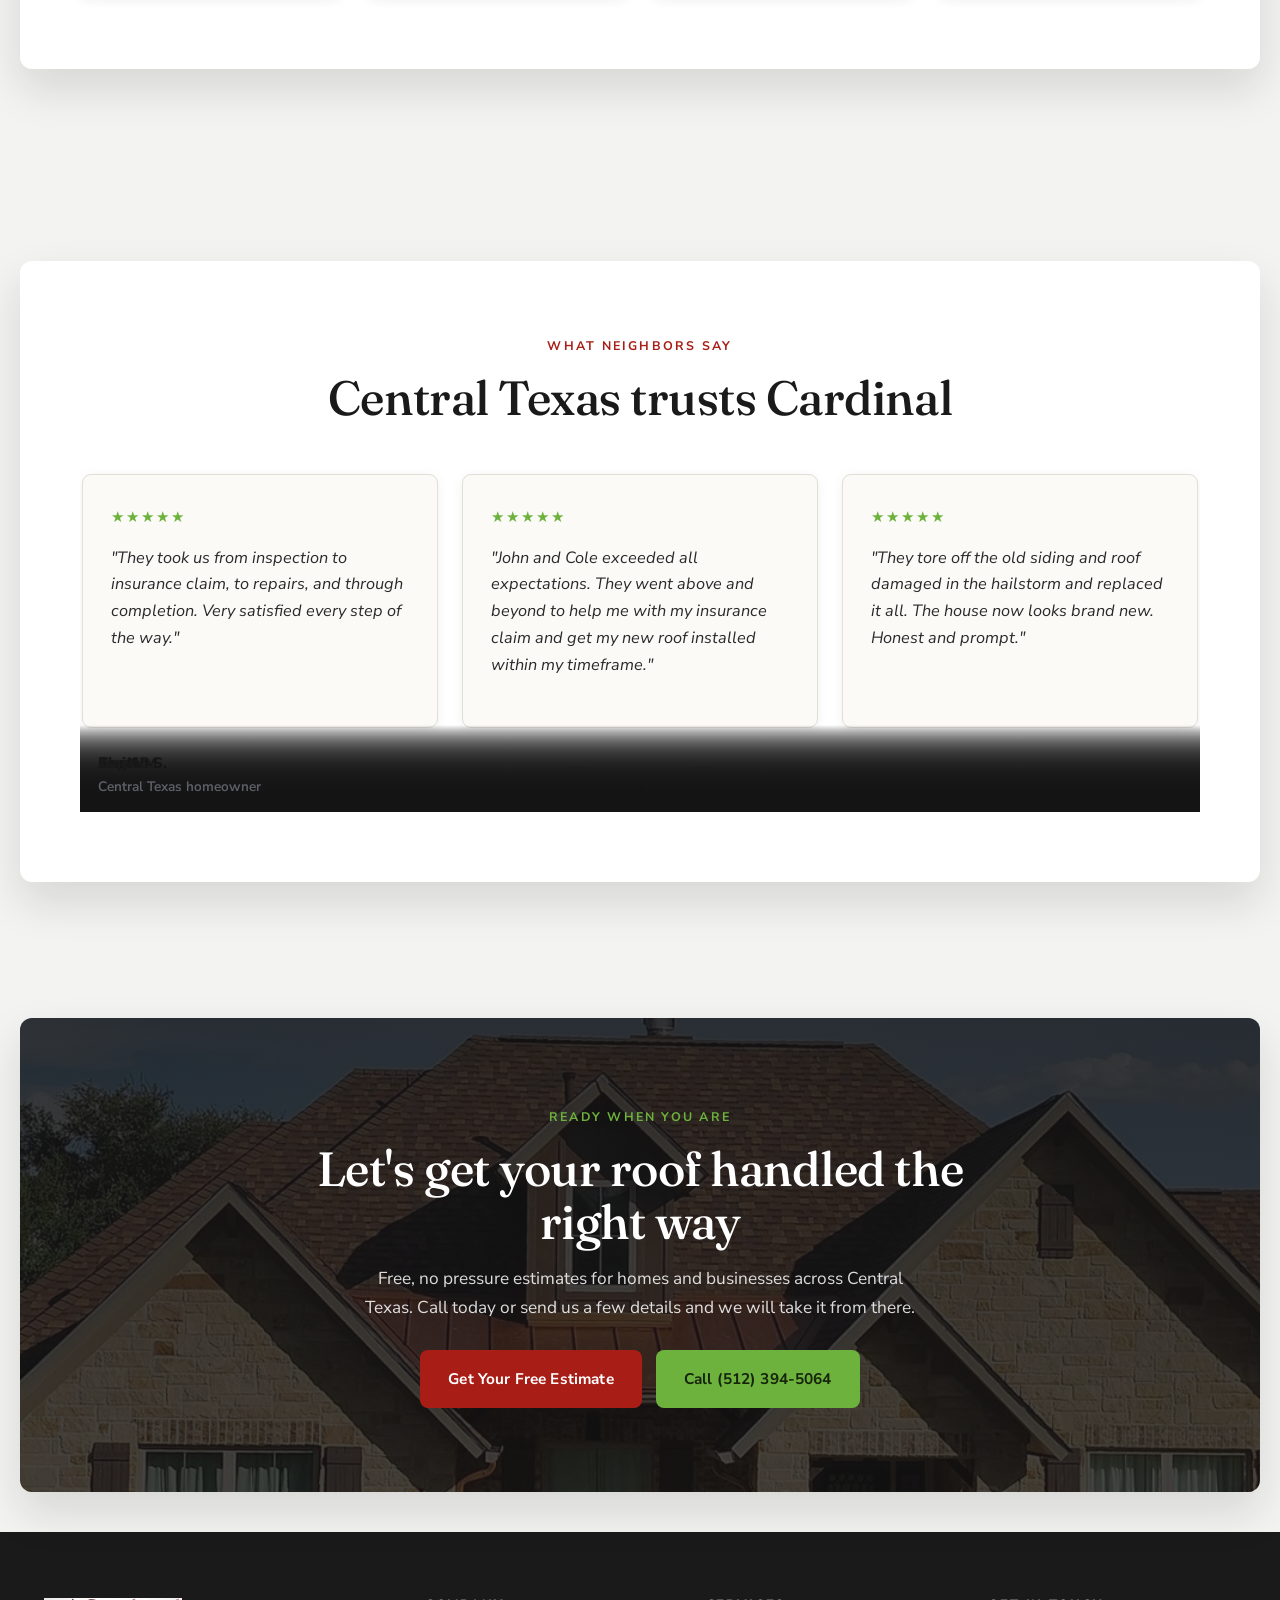
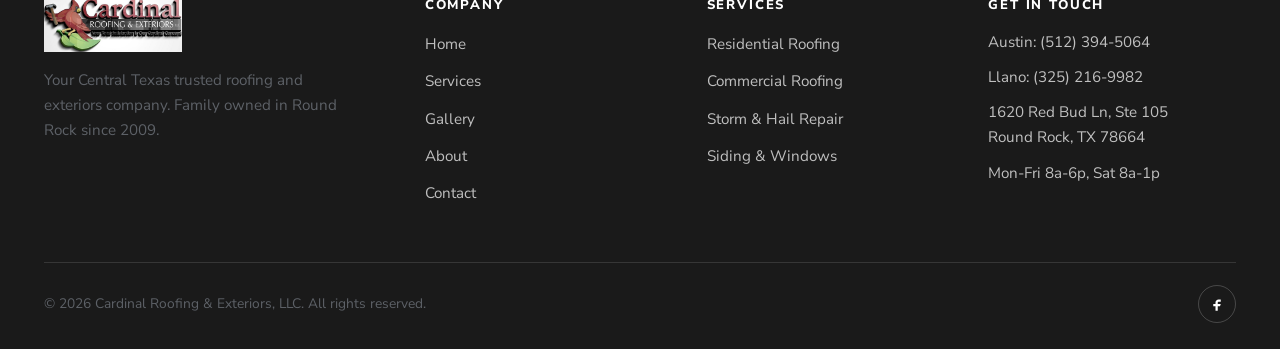
==== commit 30865093: "Float stats/CTA banners, carousel reviews + gallery, process steps as cards; real photos Co-Authored" ====
--- a/index.html
+++ b/index.html
@@ -228,29 +228,53 @@
         <span class="eyebrow">What Neighbors Say</span>
         <h2>Central Texas trusts Cardinal</h2>
       </div>
-      <div class="grid grid-3">
-        <figure class="quote reveal">
-          <div class="stars">&#9733;&#9733;&#9733;&#9733;&#9733;</div>
-          <p>"They took us from inspection to insurance claim, to repairs, and through completion. Very satisfied every step of the way."</p>
-          <figcaption class="who">Lon A.<span>Central Texas homeowner</span></figcaption>
-        </figure>
-        <figure class="quote reveal">
-          <div class="stars">&#9733;&#9733;&#9733;&#9733;&#9733;</div>
-          <p>"John and Cole exceeded all expectations. They went above and beyond to help me with my insurance claim and get my new roof installed within my timeframe."</p>
-          <figcaption class="who">Sharon S.<span>Central Texas homeowner</span></figcaption>
-        </figure>
-        <figure class="quote reveal">
-          <div class="stars">&#9733;&#9733;&#9733;&#9733;&#9733;</div>
-          <p>"They tore off the old siding and roof damaged in the hailstorm and replaced it all. The house now looks brand new. Honest and prompt."</p>
-          <figcaption class="who">Sarita M.<span>Llano, TX</span></figcaption>
-        </figure>
+      <div class="carousel reveal" data-carousel>
+        <div class="carousel-viewport">
+          <div class="carousel-track">
+            <figure class="quote carousel-slide">
+              <div class="stars">&#9733;&#9733;&#9733;&#9733;&#9733;</div>
+              <p>"They took us from inspection to insurance claim, to repairs, and through completion. Very satisfied every step of the way."</p>
+              <figcaption class="who">Lon A.<span>Central Texas homeowner</span></figcaption>
+            </figure>
+            <figure class="quote carousel-slide">
+              <div class="stars">&#9733;&#9733;&#9733;&#9733;&#9733;</div>
+              <p>"John and Cole exceeded all expectations. They went above and beyond to help me with my insurance claim and get my new roof installed within my timeframe."</p>
+              <figcaption class="who">Sharon S.<span>Central Texas homeowner</span></figcaption>
+            </figure>
+            <figure class="quote carousel-slide">
+              <div class="stars">&#9733;&#9733;&#9733;&#9733;&#9733;</div>
+              <p>"They tore off the old siding and roof damaged in the hailstorm and replaced it all. The house now looks brand new. Honest and prompt."</p>
+              <figcaption class="who">Sarita M.<span>Llano, TX</span></figcaption>
+            </figure>
+            <figure class="quote carousel-slide">
+              <div class="stars">&#9733;&#9733;&#9733;&#9733;&#9733;</div>
+              <p>"Cardinal just finished my roof. They are very professional and do a great job. I highly recommend them."</p>
+              <figcaption class="who">Kay W.<span>Central Texas homeowner</span></figcaption>
+            </figure>
+            <figure class="quote carousel-slide">
+              <div class="stars">&#9733;&#9733;&#9733;&#9733;&#9733;</div>
+              <p>"I could not be happier with the experience we had with Cardinal. After the hail storm we needed our roof and gutters replaced, and they handled all of it."</p>
+              <figcaption class="who">Clay J.<span>Central Texas homeowner</span></figcaption>
+            </figure>
+            <figure class="quote carousel-slide">
+              <div class="stars">&#9733;&#9733;&#9733;&#9733;&#9733;</div>
+              <p>"I could not be more pleased with my new roof. The whole team was friendly, efficient, and did great work."</p>
+              <figcaption class="who">Janet D.<span>Central Texas homeowner</span></figcaption>
+            </figure>
+          </div>
+        </div>
+        <div class="carousel-nav">
+          <button class="carousel-btn carousel-prev" type="button" aria-label="Previous reviews">&#8249;</button>
+          <div class="carousel-dots"></div>
+          <button class="carousel-btn carousel-next" type="button" aria-label="Next reviews">&#8250;</button>
+        </div>
       </div>
     </div>
   </section>
 
   <!-- CTA -->
-  <section class="cta-strip" style="background-image:url('assets/cta-bg.jpg')">
-    <div class="container">
+  <section class="cta-strip">
+    <div class="container" style="background-image:url('assets/cta-bg.jpg')">
       <span class="eyebrow on-dark">Ready When You Are</span>
       <h2>Let's get your roof handled the right way</h2>
       <p>Free, no pressure estimates for homes and businesses across Central Texas. Call today or send us a few details and we will take it from there.</p>
--- a/styles.css
+++ b/styles.css
@@ -34,14 +34,23 @@
 /* ----------------------------------------------------------------- Reset */
 *, *::before, *::after { box-sizing: border-box; }
 * { margin: 0; padding: 0; }
-html { scroll-behavior: smooth; -webkit-text-size-adjust: 100%; }
+html { scroll-behavior: smooth; -webkit-text-size-adjust: 100%; background: var(--bg); }
 body {
   font-family: "Nunito Sans", -apple-system, BlinkMacSystemFont, sans-serif;
   font-size: 16.5px;
   line-height: 1.65;
   color: var(--text);
-  background: var(--bg);
+  background: transparent;
   overflow-x: hidden;
+}
+/* Page-level background image. Light build: subtle, shows in the gutters
+   between the floating solid cards. position:fixed works on iOS Safari. */
+body::before {
+  content: "";
+  position: fixed;
+  inset: 0;
+  z-index: -1;
+  background: url('assets/body-bg.jpg') center center / cover no-repeat;
 }
 img { max-width: 100%; display: block; }
 a { color: inherit; text-decoration: none; }
@@ -77,7 +86,9 @@
 
 .section { padding: 96px 0; }
 .section.tight { padding: 72px 0; }
-.section-soft { background: var(--bg-soft); }
+/* Content sections stay transparent so the page-level body-bg image shows in
+   the gutters around the solid cards. Cards remain solid for text legibility. */
+.section-soft { background: transparent; }
 
 /* Section card pattern: content sits in a rounded card on the page bg */
 .card-section .container {
@@ -255,17 +266,25 @@
 .group-label h2 { font-size: clamp(1.5rem, 2.6vw, 2rem); }
 .group-label .rule { flex: 1; height: 1px; background: var(--line); }
 
-/* --------------------------------------------------------------- Stats band */
-.stats { background: var(--ink); color: #fff; padding: 62px 0; }
+/* --------------------------------------------------------------- Stats band (floating card) */
+.stats { padding: 40px 0; }
+.stats .container { background: var(--ink); color: #fff; border-radius: var(--radius); box-shadow: var(--shadow-lift); padding: 56px 44px; }
 .stats .grid-4 { gap: 20px; }
 .stat { text-align: center; padding: 10px; }
 .stat strong { display: block; font-family: "Fraunces", serif; font-size: clamp(2.2rem, 4vw, 3rem); color: #fff; font-weight: 600; }
 .stat strong em { font-style: normal; color: var(--green); }
 .stat span { display: block; margin-top: 6px; font-size: 0.9rem; letter-spacing: 0.06em; text-transform: uppercase; color: rgba(255,255,255,0.7); font-weight: 700; }
 
-/* --------------------------------------------------------------- Process */
+/* --------------------------------------------------------------- Process (each step its own card) */
 .steps { counter-reset: step; }
-.step { position: relative; padding-top: 12px; }
+.step {
+  position: relative;
+  background: var(--sub); border: 1px solid var(--line);
+  border-radius: var(--radius-sm); padding: 30px 26px;
+  box-shadow: var(--shadow-soft);
+  transition: transform 0.28s var(--ease), box-shadow 0.28s var(--ease), border-color 0.28s var(--ease);
+}
+.step:hover { transform: translateY(-5px); box-shadow: var(--shadow-lift); border-color: var(--green); }
 .step-num {
   width: 46px; height: 46px; border-radius: 50%;
   background: var(--red); color: #fff;
@@ -287,6 +306,32 @@
 .quote p { color: var(--text); font-size: 1.02rem; font-style: italic; margin-bottom: 18px; }
 .quote .who { margin-top: auto; font-weight: 800; color: var(--ink); }
 .quote .who span { display: block; font-weight: 600; font-size: 0.85rem; color: var(--muted); font-style: normal; }
+
+/* --------------------------------------------------------------- Carousel (reviews + gallery) */
+.carousel { position: relative; }
+.carousel-viewport { overflow-x: auto; scrollbar-width: none; -ms-overflow-style: none; }
+.carousel-viewport::-webkit-scrollbar { display: none; height: 0; }
+.carousel-track { display: flex; gap: 24px; padding: 6px 2px; }
+.carousel-slide { flex: 0 0 calc((100% - 48px) / 3); min-width: 0; }
+.carousel-slide .quote { height: 100%; }
+.carousel-nav { display: flex; align-items: center; justify-content: center; gap: 18px; margin-top: 32px; }
+.carousel-nav[hidden] { display: none; }
+.carousel-btn {
+  width: 46px; height: 46px; border-radius: 50%;
+  border: 1px solid var(--line); background: var(--card); color: var(--ink);
+  font-size: 1.5rem; line-height: 1; cursor: pointer;
+  display: flex; align-items: center; justify-content: center;
+  transition: background 0.2s var(--ease), color 0.2s var(--ease), border-color 0.2s var(--ease), transform 0.2s var(--ease);
+}
+.carousel-btn:hover { background: var(--red); color: #fff; border-color: var(--red); transform: translateY(-2px); }
+.carousel-dots { display: flex; gap: 8px; align-items: center; }
+.carousel-dot { width: 9px; height: 9px; padding: 0; border: 0; border-radius: 50%; background: var(--line); cursor: pointer; transition: background 0.2s var(--ease), width 0.2s var(--ease); }
+.carousel-dot.active { background: var(--red); width: 26px; border-radius: 6px; }
+/* gallery slides */
+.carousel-slide figure { margin: 0; position: relative; border-radius: var(--radius-sm); overflow: hidden; box-shadow: var(--shadow-soft); height: 100%; }
+.carousel-slide figure img { width: 100%; height: 300px; object-fit: cover; transition: transform 0.5s var(--ease); }
+.carousel-slide figure:hover img { transform: scale(1.06); }
+.carousel-slide figcaption { position: absolute; left: 0; right: 0; bottom: 0; padding: 26px 18px 14px; color: #fff; font-weight: 700; font-size: 0.94rem; background: linear-gradient(transparent, rgba(20,20,20,0.82)); }
 
 /* --------------------------------------------------------------- Gallery */
 .gallery-grid { display: grid; grid-template-columns: repeat(3, 1fr); gap: 18px; }
@@ -308,13 +353,16 @@
 }
 .area-chips span:hover { border-color: var(--green); color: var(--green-deep); transform: translateY(-2px); }
 
-/* --------------------------------------------------------------- CTA strip */
-.cta-strip {
-  position: relative; color: #fff; text-align: center;
-  padding: 92px 0; background-size: cover; background-position: center;
-}
-.cta-strip::before { content: ""; position: absolute; inset: 0; background: linear-gradient(rgba(20,20,20,0.85), rgba(20,20,20,0.78)); }
-.cta-strip .container { position: relative; z-index: 2; }
+/* --------------------------------------------------------------- CTA strip (floating card) */
+.cta-strip { padding: 40px 0; text-align: center; }
+.cta-strip .container {
+  position: relative; overflow: hidden;
+  border-radius: var(--radius); box-shadow: var(--shadow-lift);
+  padding: 84px 40px; color: #fff;
+  background-size: cover; background-position: center;
+}
+.cta-strip .container::before { content: ""; position: absolute; inset: 0; background: linear-gradient(rgba(20,20,20,0.85), rgba(20,20,20,0.78)); }
+.cta-strip .container > * { position: relative; z-index: 2; }
 .cta-strip h2 { color: #fff; max-width: 720px; margin: 0 auto 16px; }
 .cta-strip p { color: rgba(255,255,255,0.85); max-width: 560px; margin: 0 auto 28px; font-size: 1.08rem; }
 .cta-actions { display: flex; gap: 14px; justify-content: center; flex-wrap: wrap; }
@@ -389,6 +437,9 @@
   .grid-3, .gallery-grid { grid-template-columns: repeat(2, 1fr); }
   .contact-grid { grid-template-columns: 1fr; }
   .card-section .container { padding: 50px 36px; }
+  .carousel-slide { flex-basis: calc((100% - 24px) / 2); }
+  .stats .container { padding: 46px 30px; }
+  .cta-strip .container { padding: 64px 30px; }
 }
 @media (max-width: 560px) {
   .section { padding: 66px 0; }
@@ -398,4 +449,7 @@
   .hero { min-height: 82vh; }
   .footer-grid { grid-template-columns: 1fr; }
   .footer-bottom { flex-direction: column; text-align: center; }
-}
+  .carousel-slide { flex-basis: 100%; }
+  .stats .container { padding: 34px 22px; }
+  .cta-strip .container { padding: 52px 22px; }
+}
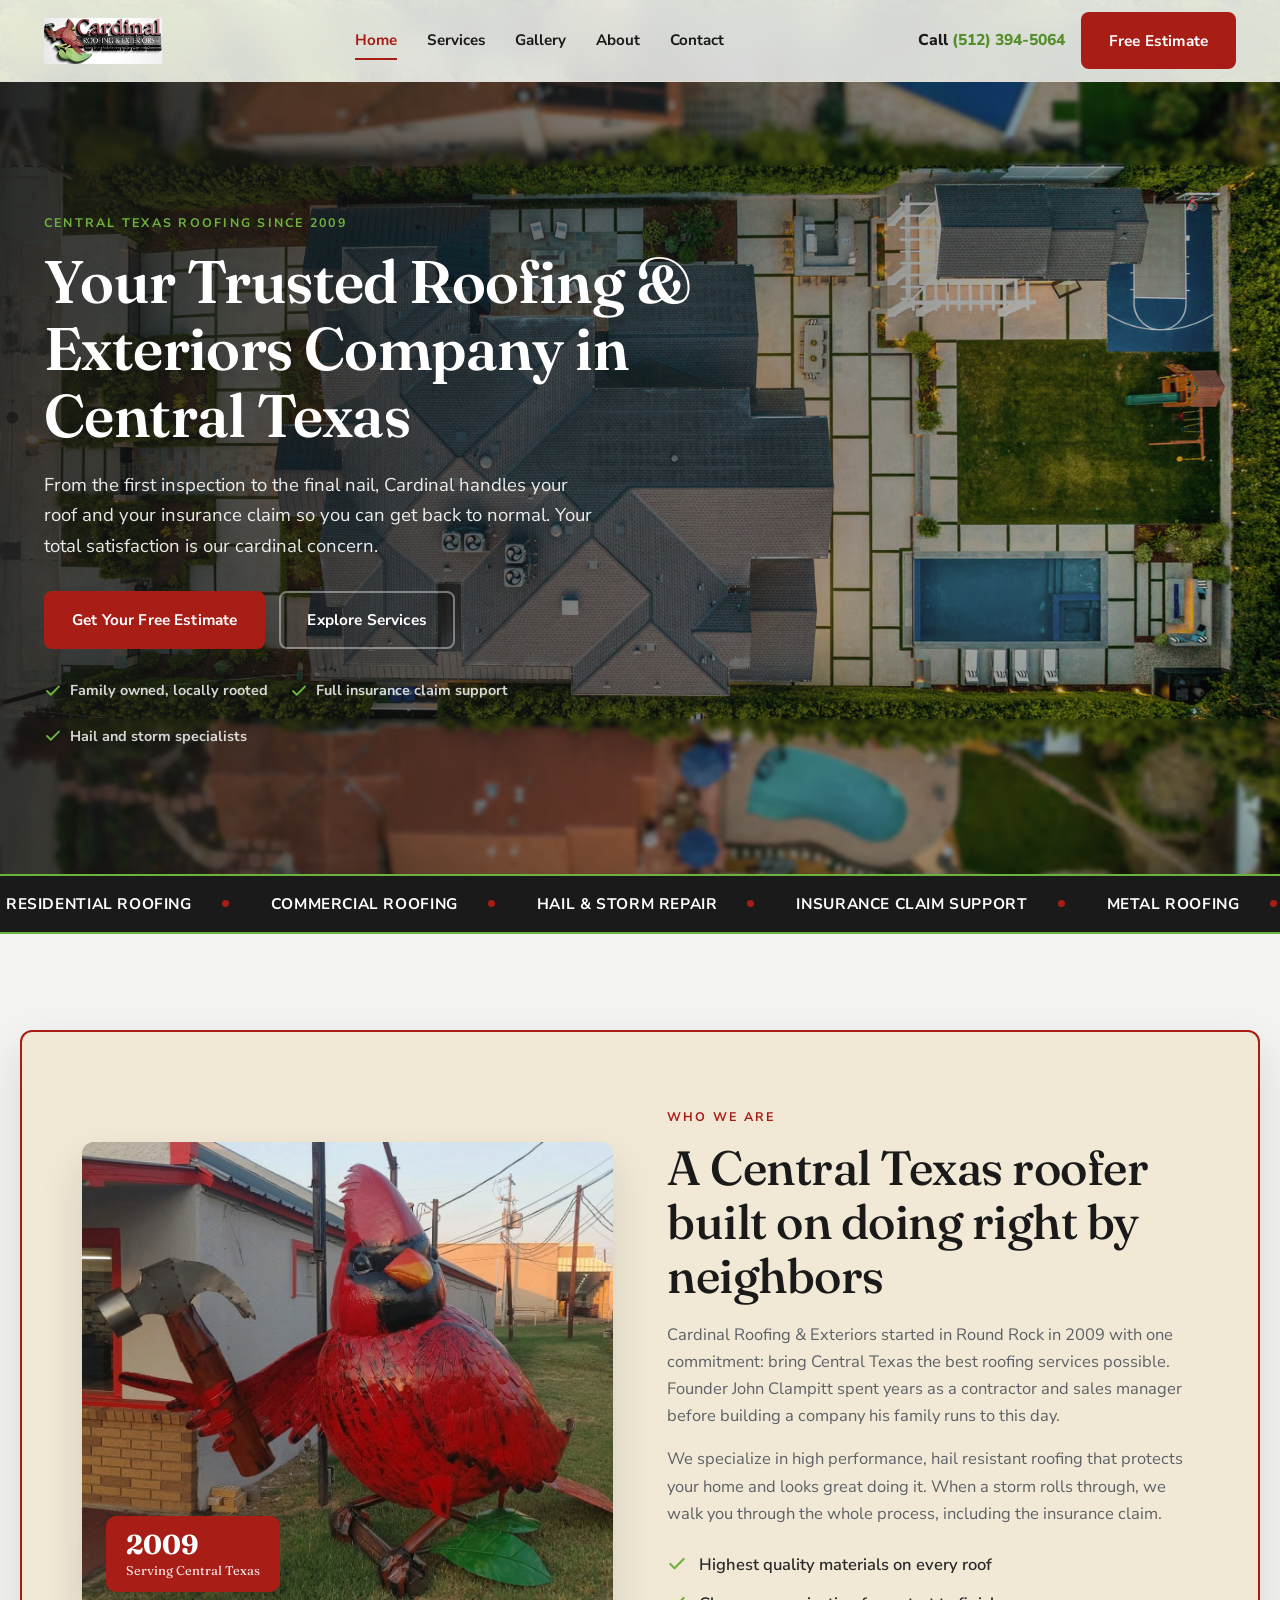
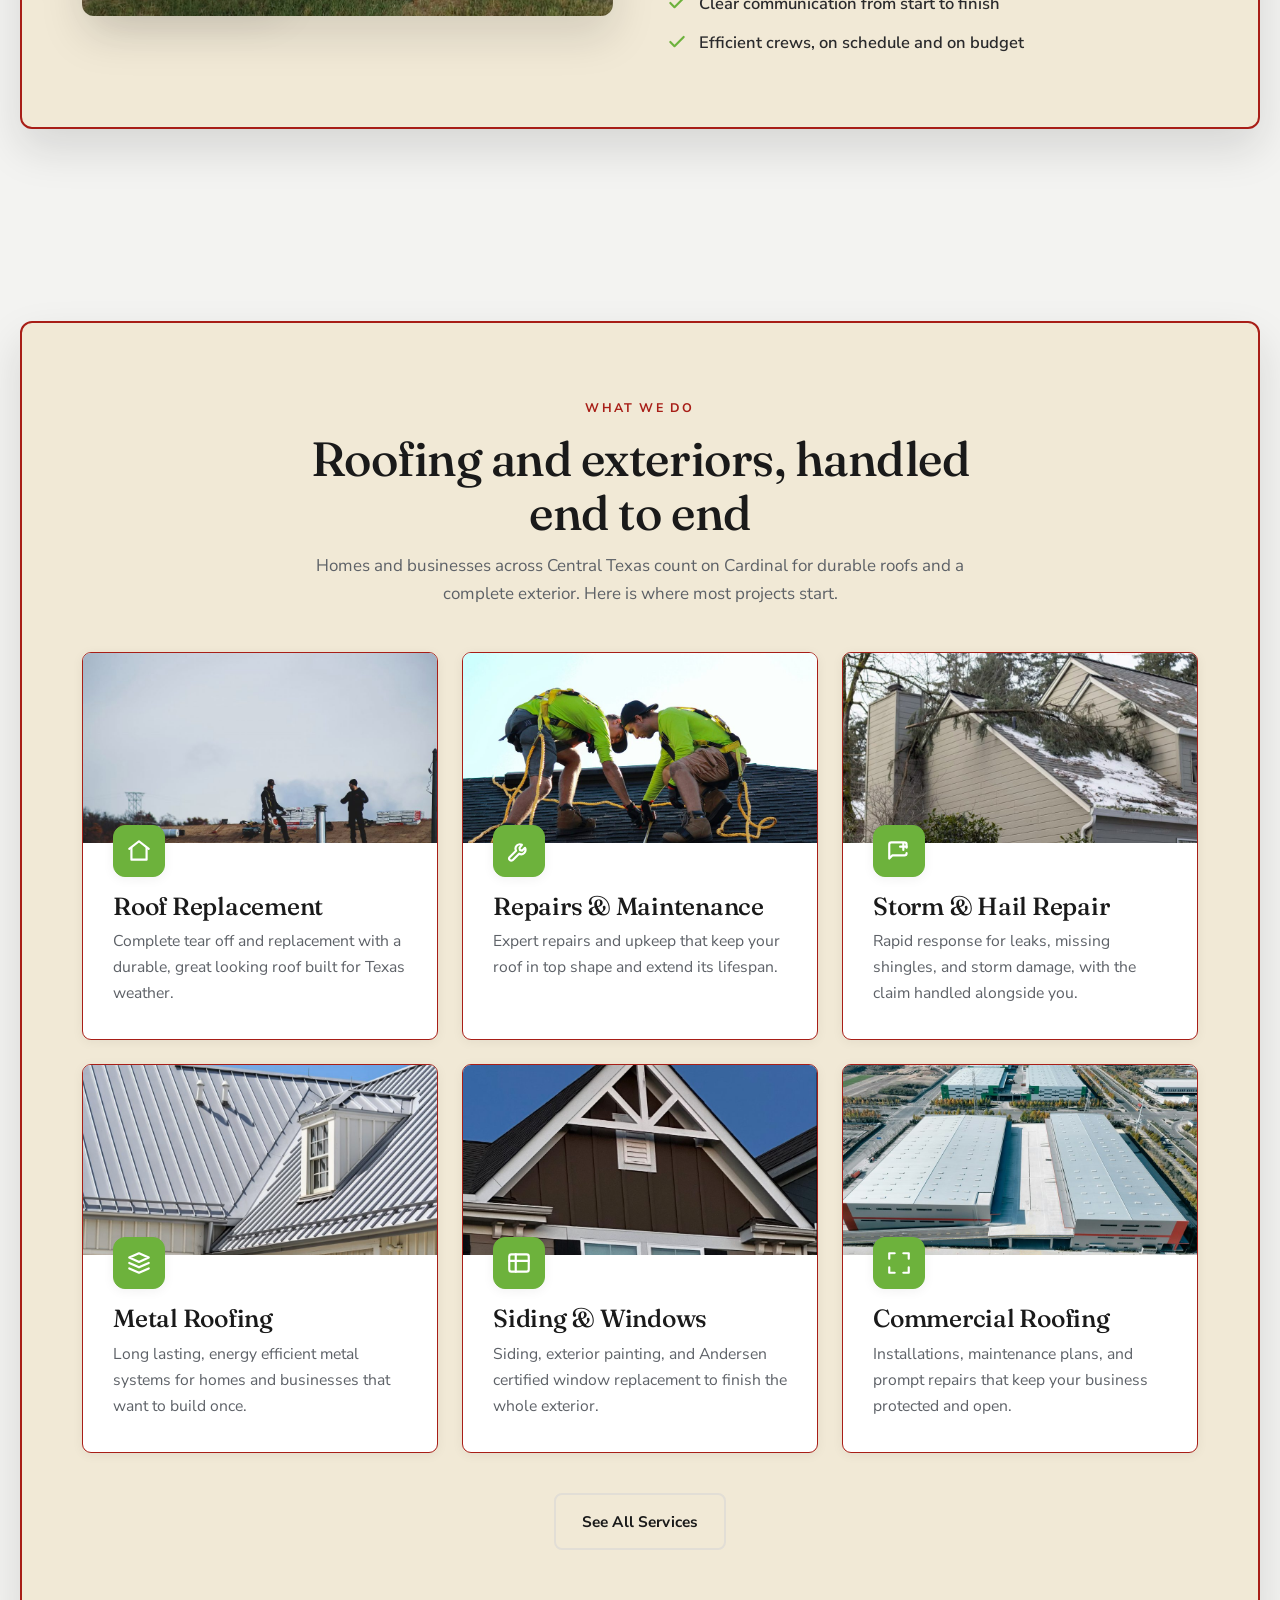
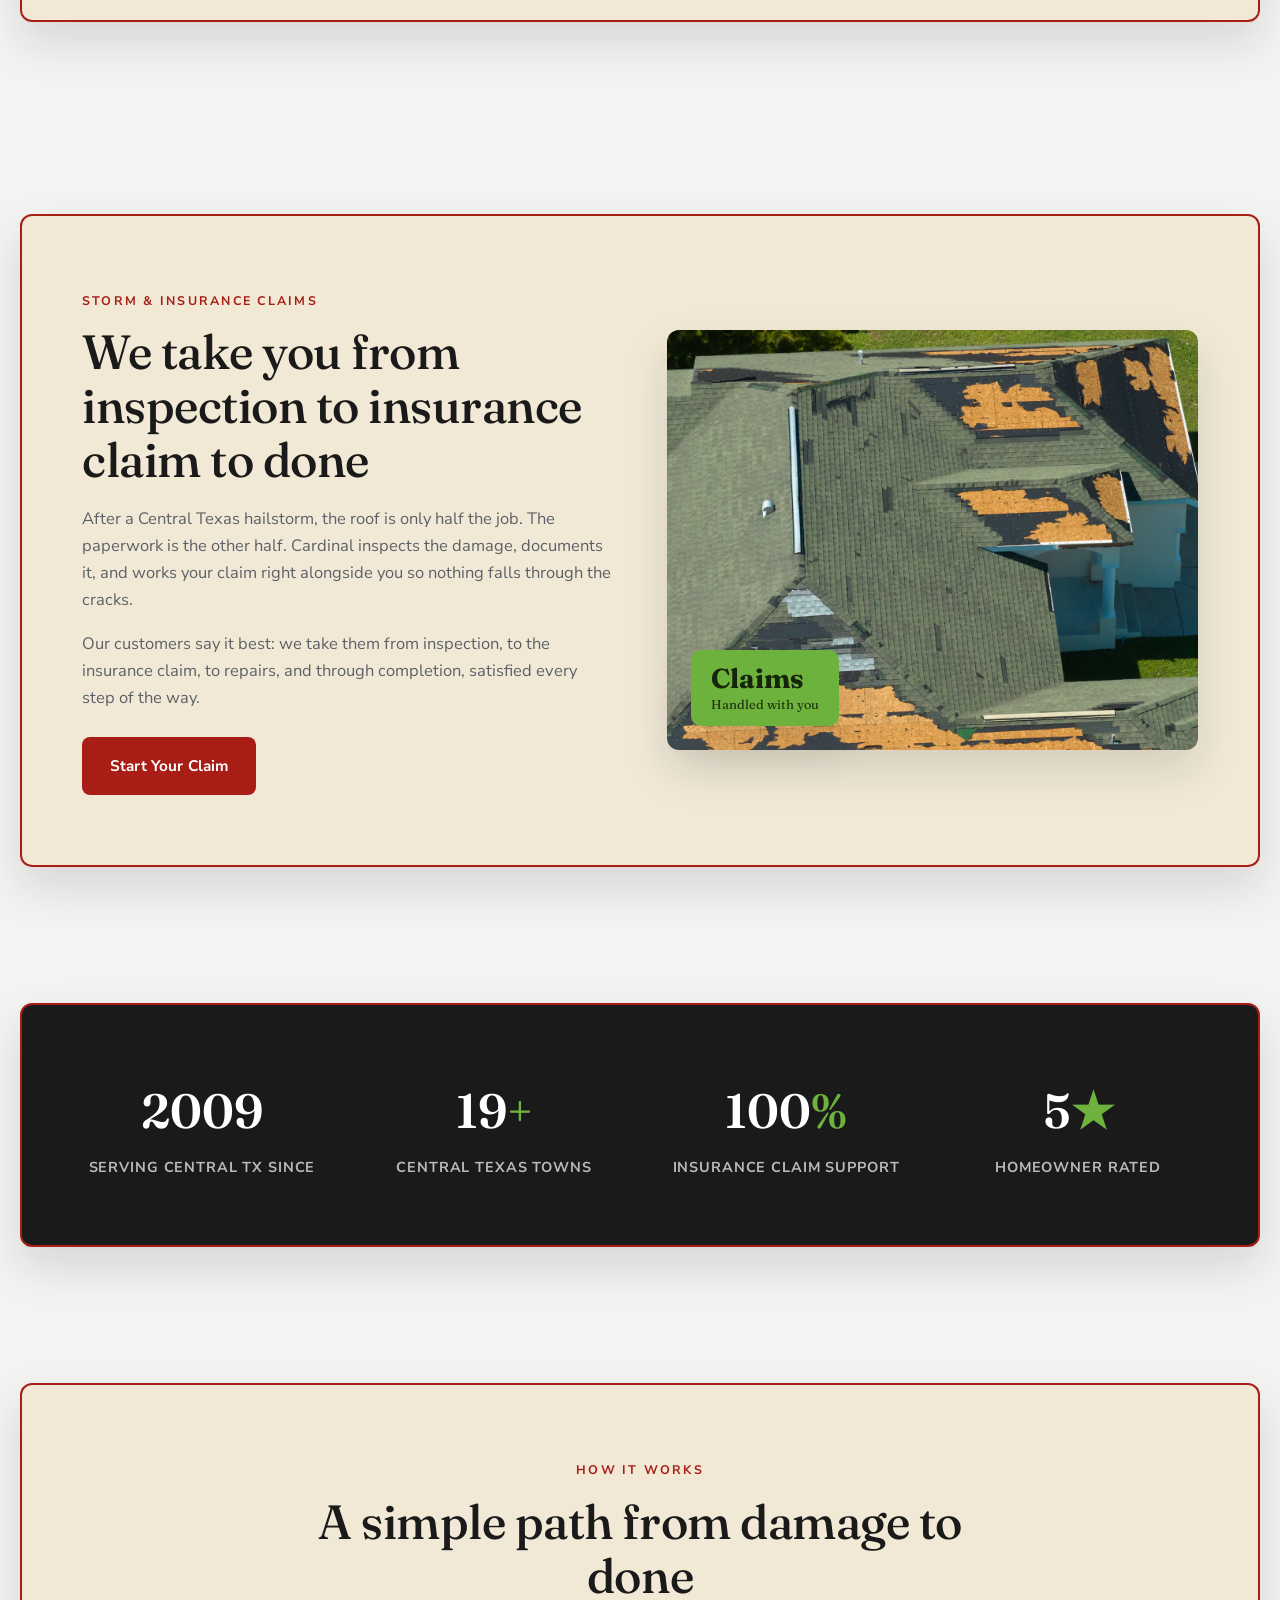
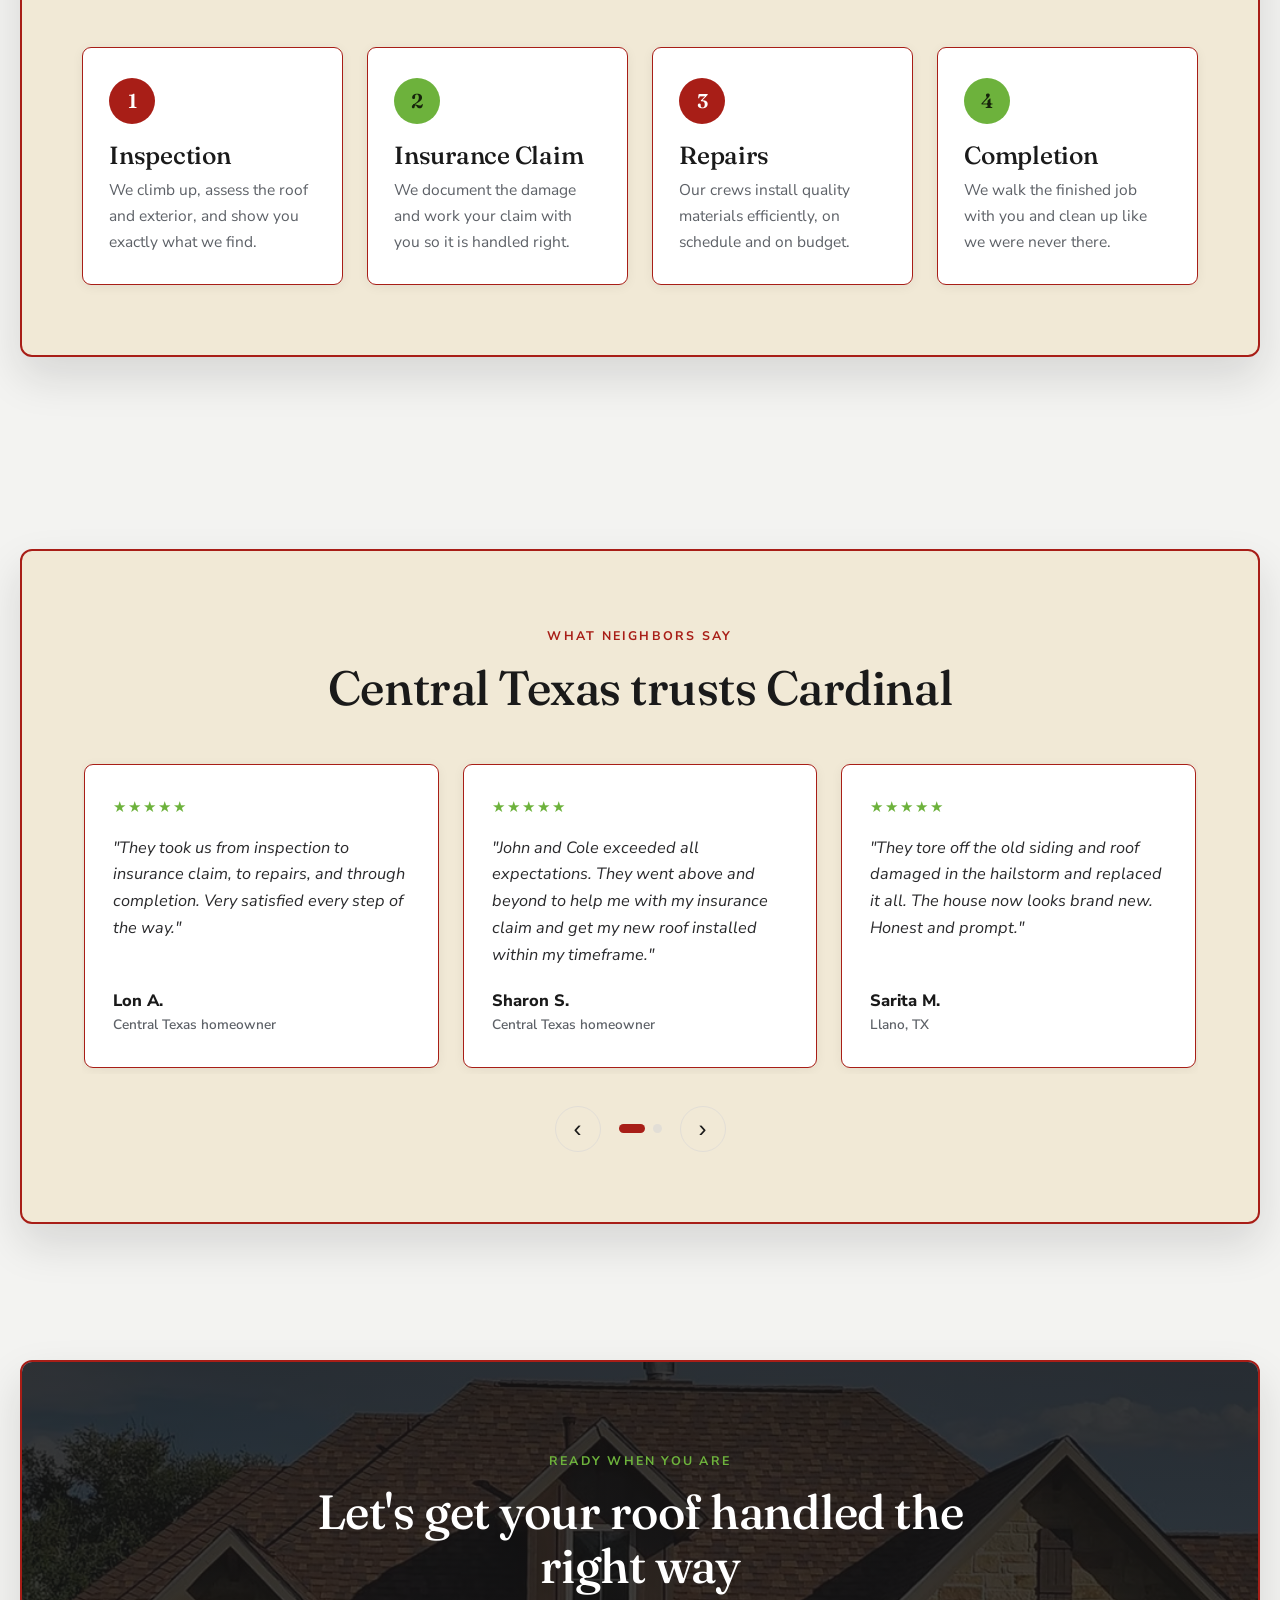
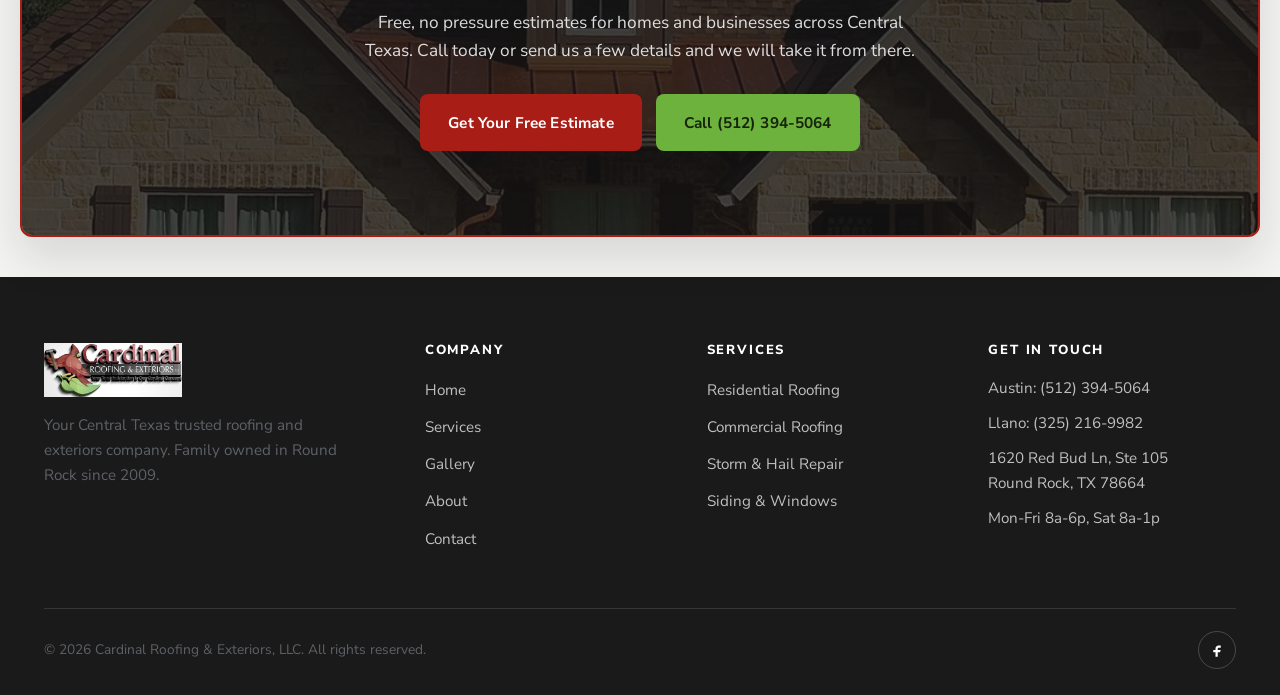
==== commit e6c7a15a: "Add service photos to homepage service cards (6 roofing images from stock) Co-Authored-By: Claude Op" ====
--- a/index.html
+++ b/index.html
@@ -135,35 +135,53 @@
         <p>Homes and businesses across Central Texas count on Cardinal for durable roofs and a complete exterior. Here is where most projects start.</p>
       </div>
       <div class="grid grid-3">
-        <article class="tile reveal">
-          <div class="tile-icon"><svg width="26" height="26" viewBox="0 0 24 24" fill="none" stroke="currentColor" stroke-width="2" stroke-linecap="round" stroke-linejoin="round"><path d="m3 10 9-7 9 7"/><path d="M5 9v11h14V9"/></svg></div>
-          <h3>Roof Replacement</h3>
-          <p>Complete tear off and replacement with a durable, great looking roof built for Texas weather.</p>
-        </article>
-        <article class="tile reveal">
-          <div class="tile-icon"><svg width="26" height="26" viewBox="0 0 24 24" fill="none" stroke="currentColor" stroke-width="2" stroke-linecap="round" stroke-linejoin="round"><path d="M14.7 6.3a4 4 0 0 0-5.4 5.4l-6 6a2 2 0 0 0 2.8 2.8l6-6a4 4 0 0 0 5.4-5.4l-2.5 2.5-2.1-.4-.4-2.1z"/></svg></div>
-          <h3>Repairs &amp; Maintenance</h3>
-          <p>Expert repairs and upkeep that keep your roof in top shape and extend its lifespan.</p>
-        </article>
-        <article class="tile reveal">
-          <div class="tile-icon"><svg width="26" height="26" viewBox="0 0 24 24" fill="none" stroke="currentColor" stroke-width="2" stroke-linecap="round" stroke-linejoin="round"><path d="M19 9V6a2 2 0 0 0-2-2H5a2 2 0 0 0-2 2v13l3-3h11a2 2 0 0 0 2-2"/><path d="M13 8h6"/><path d="M16 5v6"/></svg></div>
-          <h3>Storm &amp; Hail Repair</h3>
-          <p>Rapid response for leaks, missing shingles, and storm damage, with the claim handled alongside you.</p>
-        </article>
-        <article class="tile reveal">
-          <div class="tile-icon"><svg width="26" height="26" viewBox="0 0 24 24" fill="none" stroke="currentColor" stroke-width="2" stroke-linecap="round" stroke-linejoin="round"><path d="m3 7 9-4 9 4-9 4-9-4z"/><path d="m3 12 9 4 9-4"/><path d="m3 17 9 4 9-4"/></svg></div>
-          <h3>Metal Roofing</h3>
-          <p>Long lasting, energy efficient metal systems for homes and businesses that want to build once.</p>
-        </article>
-        <article class="tile reveal">
-          <div class="tile-icon"><svg width="26" height="26" viewBox="0 0 24 24" fill="none" stroke="currentColor" stroke-width="2" stroke-linecap="round" stroke-linejoin="round"><rect x="3" y="4" width="18" height="16" rx="2"/><path d="M3 10h18M9 4v16"/></svg></div>
-          <h3>Siding &amp; Windows</h3>
-          <p>Siding, exterior painting, and Andersen certified window replacement to finish the whole exterior.</p>
-        </article>
-        <article class="tile reveal">
-          <div class="tile-icon"><svg width="26" height="26" viewBox="0 0 24 24" fill="none" stroke="currentColor" stroke-width="2" stroke-linecap="round" stroke-linejoin="round"><path d="M16 3h5v5"/><path d="M8 3H3v5"/><path d="M3 16v5h5"/><path d="M16 21h5v-5"/></svg></div>
-          <h3>Commercial Roofing</h3>
-          <p>Installations, maintenance plans, and prompt repairs that keep your business protected and open.</p>
+        <article class="tile tile--photo reveal">
+          <img class="tile-photo" src="assets/service-roof-replacement.jpg" alt="New roof replacement on a Central Texas home" />
+          <div class="tile-inner">
+            <div class="tile-icon"><svg width="26" height="26" viewBox="0 0 24 24" fill="none" stroke="currentColor" stroke-width="2" stroke-linecap="round" stroke-linejoin="round"><path d="m3 10 9-7 9 7"/><path d="M5 9v11h14V9"/></svg></div>
+            <h3>Roof Replacement</h3>
+            <p>Complete tear off and replacement with a durable, great looking roof built for Texas weather.</p>
+          </div>
+        </article>
+        <article class="tile tile--photo reveal">
+          <img class="tile-photo" src="assets/service-repairs.jpg" alt="Roofer repairing a residential roof" />
+          <div class="tile-inner">
+            <div class="tile-icon"><svg width="26" height="26" viewBox="0 0 24 24" fill="none" stroke="currentColor" stroke-width="2" stroke-linecap="round" stroke-linejoin="round"><path d="M14.7 6.3a4 4 0 0 0-5.4 5.4l-6 6a2 2 0 0 0 2.8 2.8l6-6a4 4 0 0 0 5.4-5.4l-2.5 2.5-2.1-.4-.4-2.1z"/></svg></div>
+            <h3>Repairs &amp; Maintenance</h3>
+            <p>Expert repairs and upkeep that keep your roof in top shape and extend its lifespan.</p>
+          </div>
+        </article>
+        <article class="tile tile--photo reveal">
+          <img class="tile-photo" src="assets/service-storm.jpg" alt="Storm and hail damaged roof" />
+          <div class="tile-inner">
+            <div class="tile-icon"><svg width="26" height="26" viewBox="0 0 24 24" fill="none" stroke="currentColor" stroke-width="2" stroke-linecap="round" stroke-linejoin="round"><path d="M19 9V6a2 2 0 0 0-2-2H5a2 2 0 0 0-2 2v13l3-3h11a2 2 0 0 0 2-2"/><path d="M13 8h6"/><path d="M16 5v6"/></svg></div>
+            <h3>Storm &amp; Hail Repair</h3>
+            <p>Rapid response for leaks, missing shingles, and storm damage, with the claim handled alongside you.</p>
+          </div>
+        </article>
+        <article class="tile tile--photo reveal">
+          <img class="tile-photo" src="assets/service-metal.jpg" alt="Metal roof on a Central Texas property" />
+          <div class="tile-inner">
+            <div class="tile-icon"><svg width="26" height="26" viewBox="0 0 24 24" fill="none" stroke="currentColor" stroke-width="2" stroke-linecap="round" stroke-linejoin="round"><path d="m3 7 9-4 9 4-9 4-9-4z"/><path d="m3 12 9 4 9-4"/><path d="m3 17 9 4 9-4"/></svg></div>
+            <h3>Metal Roofing</h3>
+            <p>Long lasting, energy efficient metal systems for homes and businesses that want to build once.</p>
+          </div>
+        </article>
+        <article class="tile tile--photo reveal">
+          <img class="tile-photo" src="assets/service-siding.jpg" alt="New siding and windows on a home" />
+          <div class="tile-inner">
+            <div class="tile-icon"><svg width="26" height="26" viewBox="0 0 24 24" fill="none" stroke="currentColor" stroke-width="2" stroke-linecap="round" stroke-linejoin="round"><rect x="3" y="4" width="18" height="16" rx="2"/><path d="M3 10h18M9 4v16"/></svg></div>
+            <h3>Siding &amp; Windows</h3>
+            <p>Siding, exterior painting, and Andersen certified window replacement to finish the whole exterior.</p>
+          </div>
+        </article>
+        <article class="tile tile--photo reveal">
+          <img class="tile-photo" src="assets/service-commercial.jpg" alt="Commercial building roof" />
+          <div class="tile-inner">
+            <div class="tile-icon"><svg width="26" height="26" viewBox="0 0 24 24" fill="none" stroke="currentColor" stroke-width="2" stroke-linecap="round" stroke-linejoin="round"><path d="M16 3h5v5"/><path d="M8 3H3v5"/><path d="M3 16v5h5"/><path d="M16 21h5v-5"/></svg></div>
+            <h3>Commercial Roofing</h3>
+            <p>Installations, maintenance plans, and prompt repairs that keep your business protected and open.</p>
+          </div>
         </article>
       </div>
       <div class="section-head center" style="margin: 40px auto 0;">
--- a/styles.css
+++ b/styles.css
@@ -16,8 +16,9 @@
   --ink-soft: #24262a;
   --bg: #f3f3f1;           /* page background */
   --bg-soft: #eae7e1;      /* alternating section tone */
-  --card: #ffffff;         /* section card */
-  --sub: #fbfaf7;          /* sub-card (ivory) */
+  --card: #f1e9d6;         /* section-card FRAME (warm cream, never pure white) */
+  --sub: #ffffff;          /* sub-cards inside the frames (white, contrasts with the cream frame) */
+  --trim: #a81e17;         /* red trim on frames and cards */
   --text: #2a2a2c;
   --muted: #5d6167;
   --line: #e2ded6;
@@ -93,6 +94,7 @@
 /* Section card pattern: content sits in a rounded card on the page bg */
 .card-section .container {
   background: var(--card);
+  border: 2px solid var(--trim);
   border-radius: var(--radius);
   box-shadow: var(--shadow-lift);
   padding: 70px 60px;
@@ -244,7 +246,7 @@
 
 .tile {
   background: var(--sub);
-  border: 1px solid var(--line);
+  border: 1px solid var(--trim);
   border-radius: var(--radius-sm);
   padding: 34px 30px;
   box-shadow: var(--shadow-soft);
@@ -254,21 +256,30 @@
 .tile-icon {
   width: 52px; height: 52px; border-radius: 12px;
   display: flex; align-items: center; justify-content: center;
-  background: rgba(168, 30, 23, 0.08); color: var(--red);
+  background: rgba(109, 178, 60, 0.14); color: var(--green-deep);
+  border: 1px solid rgba(109, 178, 60, 0.45);
   margin-bottom: 18px;
 }
-.tile:hover .tile-icon { background: rgba(109, 178, 60, 0.14); color: var(--green-deep); }
+.tile:hover .tile-icon { background: rgba(109, 178, 60, 0.24); border-color: var(--green); }
+
+/* Home service cards with a photo header */
+.tile--photo { padding: 0; overflow: hidden; }
+.tile-photo { width: 100%; height: 190px; object-fit: cover; display: block; transition: transform 0.55s var(--ease); }
+.tile--photo:hover .tile-photo { transform: scale(1.05); }
+.tile--photo .tile-inner { padding: 26px 30px 32px; }
+.tile--photo .tile-icon { margin-top: -44px; margin-bottom: 16px; position: relative; z-index: 2; background: var(--green); color: #fff; border-color: var(--green); box-shadow: var(--shadow-soft); }
+.tile--photo:hover .tile-icon { background: var(--green-deep); border-color: var(--green-deep); }
 .tile h3 { margin-bottom: 9px; }
 .tile p { font-size: 0.98rem; }
 
 .service-group + .service-group { margin-top: 34px; }
 .group-label { display: flex; align-items: center; gap: 14px; margin-bottom: 26px; }
 .group-label h2 { font-size: clamp(1.5rem, 2.6vw, 2rem); }
-.group-label .rule { flex: 1; height: 1px; background: var(--line); }
+.group-label .rule { flex: 1; height: 2px; background: var(--red); opacity: 0.35; border-radius: 2px; }
 
 /* --------------------------------------------------------------- Stats band (floating card) */
 .stats { padding: 40px 0; }
-.stats .container { background: var(--ink); color: #fff; border-radius: var(--radius); box-shadow: var(--shadow-lift); padding: 56px 44px; }
+.stats .container { background: var(--ink); color: #fff; border: 2px solid var(--trim); border-radius: var(--radius); box-shadow: var(--shadow-lift); padding: 56px 44px; }
 .stats .grid-4 { gap: 20px; }
 .stat { text-align: center; padding: 10px; }
 .stat strong { display: block; font-family: "Fraunces", serif; font-size: clamp(2.2rem, 4vw, 3rem); color: #fff; font-weight: 600; }
@@ -279,7 +290,7 @@
 .steps { counter-reset: step; }
 .step {
   position: relative;
-  background: var(--sub); border: 1px solid var(--line);
+  background: var(--sub); border: 1px solid var(--trim);
   border-radius: var(--radius-sm); padding: 30px 26px;
   box-shadow: var(--shadow-soft);
   transition: transform 0.28s var(--ease), box-shadow 0.28s var(--ease), border-color 0.28s var(--ease);
@@ -298,7 +309,7 @@
 
 /* --------------------------------------------------------------- Testimonials */
 .quote {
-  background: var(--sub); border: 1px solid var(--line);
+  background: var(--sub); border: 1px solid var(--trim);
   border-radius: var(--radius-sm); padding: 30px 28px;
   box-shadow: var(--shadow-soft); display: flex; flex-direction: column;
 }
@@ -327,11 +338,11 @@
 .carousel-dots { display: flex; gap: 8px; align-items: center; }
 .carousel-dot { width: 9px; height: 9px; padding: 0; border: 0; border-radius: 50%; background: var(--line); cursor: pointer; transition: background 0.2s var(--ease), width 0.2s var(--ease); }
 .carousel-dot.active { background: var(--red); width: 26px; border-radius: 6px; }
-/* gallery slides */
-.carousel-slide figure { margin: 0; position: relative; border-radius: var(--radius-sm); overflow: hidden; box-shadow: var(--shadow-soft); height: 100%; }
-.carousel-slide figure img { width: 100%; height: 300px; object-fit: cover; transition: transform 0.5s var(--ease); }
-.carousel-slide figure:hover img { transform: scale(1.06); }
-.carousel-slide figcaption { position: absolute; left: 0; right: 0; bottom: 0; padding: 26px 18px 14px; color: #fff; font-weight: 700; font-size: 0.94rem; background: linear-gradient(transparent, rgba(20,20,20,0.82)); }
+/* gallery slides (scoped to .gallery-slide so review-card figcaptions are never affected) */
+.gallery-slide { position: relative; overflow: hidden; border-radius: var(--radius-sm); box-shadow: var(--shadow-soft); }
+.gallery-slide img { width: 100%; height: 300px; object-fit: cover; display: block; transition: transform 0.5s var(--ease); }
+.gallery-slide:hover img { transform: scale(1.06); }
+.gallery-slide figcaption { position: absolute; left: 0; right: 0; bottom: 0; padding: 26px 18px 14px; color: #fff; font-weight: 700; font-size: 0.94rem; background: linear-gradient(transparent, rgba(20,20,20,0.82)); }
 
 /* --------------------------------------------------------------- Gallery */
 .gallery-grid { display: grid; grid-template-columns: repeat(3, 1fr); gap: 18px; }
@@ -347,7 +358,7 @@
 /* --------------------------------------------------------------- Service area chips */
 .area-chips { display: flex; flex-wrap: wrap; gap: 12px; justify-content: center; }
 .area-chips span {
-  background: var(--sub); border: 1px solid var(--line); border-radius: 999px;
+  background: var(--sub); border: 1px solid var(--trim); border-radius: 999px;
   padding: 10px 20px; font-weight: 700; color: var(--ink); font-size: 0.94rem;
   transition: transform 0.2s var(--ease), border-color 0.2s var(--ease), color 0.2s var(--ease);
 }
@@ -357,6 +368,7 @@
 .cta-strip { padding: 40px 0; text-align: center; }
 .cta-strip .container {
   position: relative; overflow: hidden;
+  border: 2px solid var(--trim);
   border-radius: var(--radius); box-shadow: var(--shadow-lift);
   padding: 84px 40px; color: #fff;
   background-size: cover; background-position: center;
@@ -369,7 +381,7 @@
 
 /* --------------------------------------------------------------- Contact page */
 .contact-grid { display: grid; grid-template-columns: 1.3fr 1fr; gap: 30px; align-items: start; }
-.form-card { background: var(--card); border-radius: var(--radius); box-shadow: var(--shadow-lift); padding: 46px 44px; }
+.form-card { background: var(--card); border: 2px solid var(--trim); border-radius: var(--radius); box-shadow: var(--shadow-lift); padding: 46px 44px; }
 .field { margin-bottom: 18px; }
 .field label { display: block; font-weight: 700; font-size: 0.9rem; color: var(--ink); margin-bottom: 7px; }
 .field input, .field textarea, .field select {
@@ -383,7 +395,7 @@
 .field textarea { min-height: 130px; resize: vertical; }
 .form-card .btn { width: 100%; justify-content: center; margin-top: 6px; }
 
-.contact-panel { background: var(--ink); color: #fff; border-radius: var(--radius); padding: 42px 38px; box-shadow: var(--shadow-lift); }
+.contact-panel { background: var(--ink); color: #fff; border: 2px solid var(--trim); border-radius: var(--radius); padding: 42px 38px; box-shadow: var(--shadow-lift); }
 .contact-panel h3 { color: #fff; margin-bottom: 6px; }
 .contact-panel > p { color: rgba(255,255,255,0.72); margin-bottom: 26px; }
 .contact-item { display: flex; gap: 15px; padding: 16px 0; border-top: 1px solid rgba(255,255,255,0.12); }
